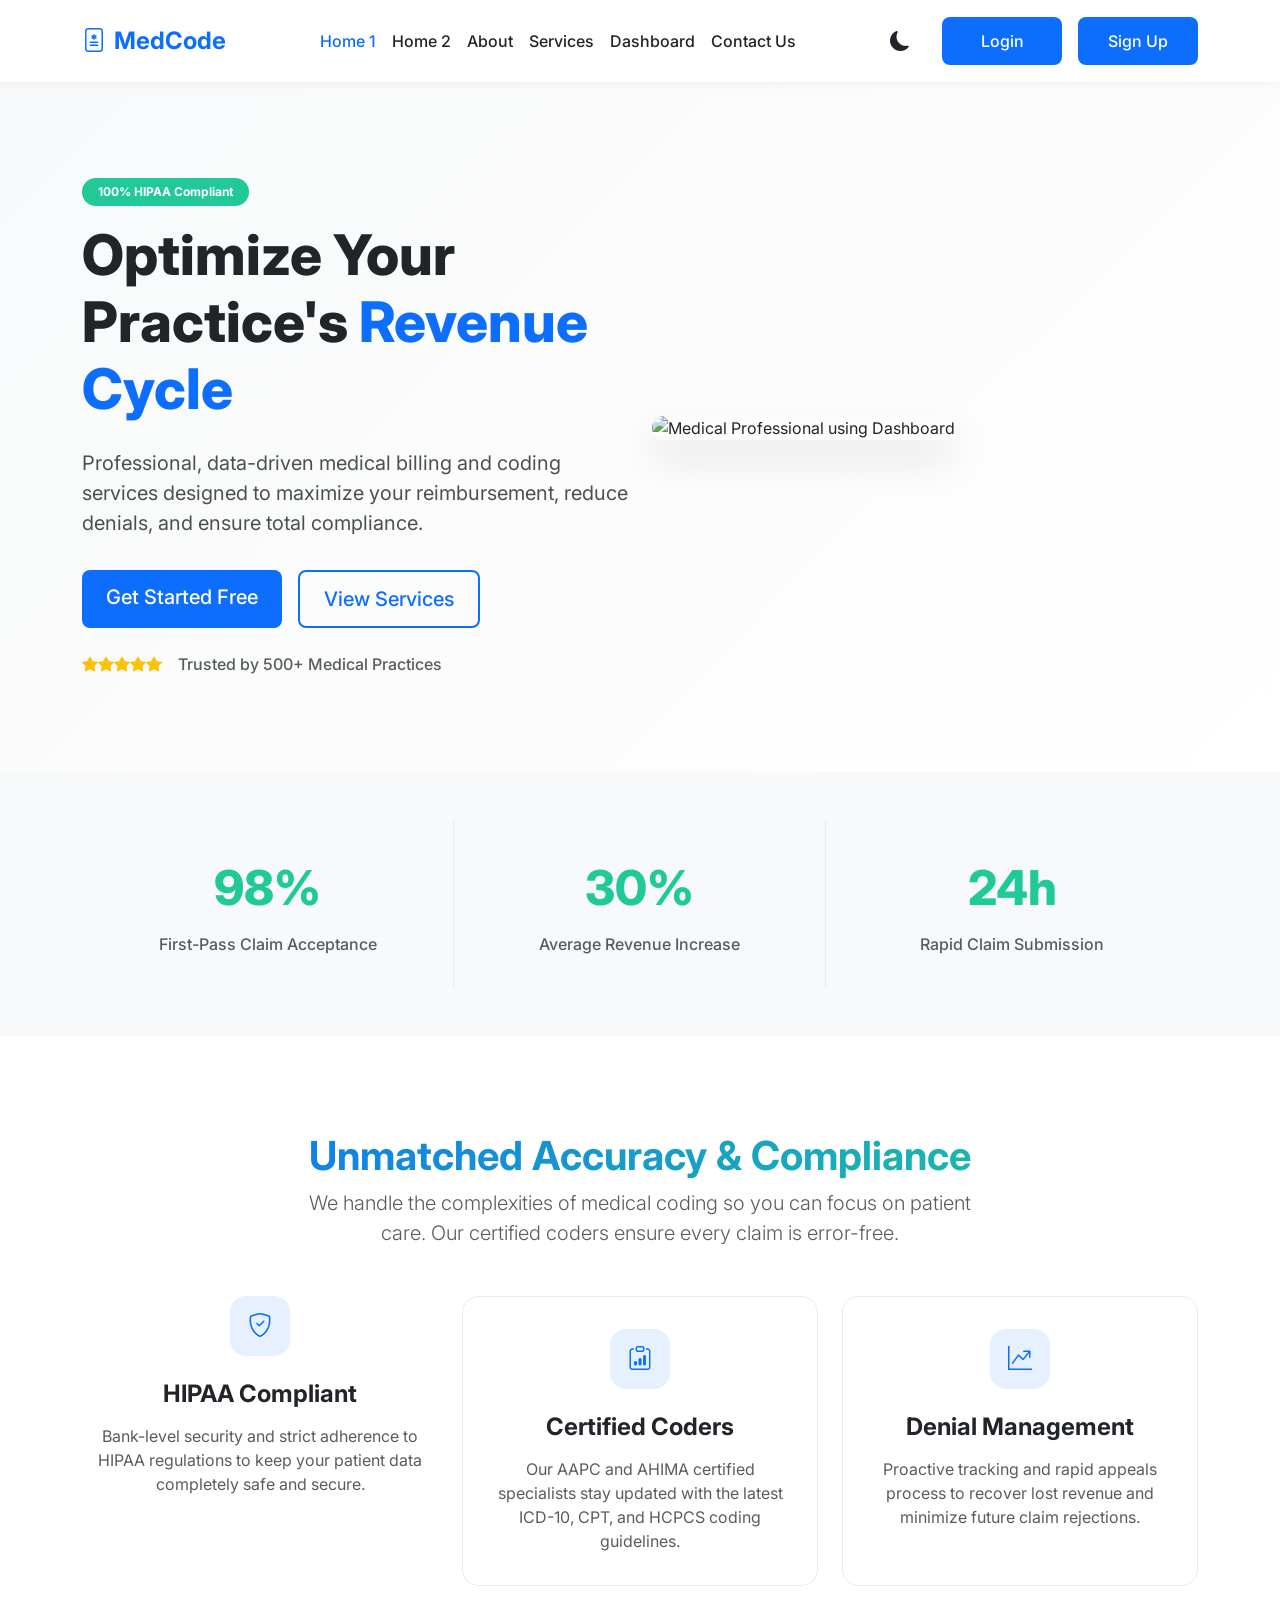
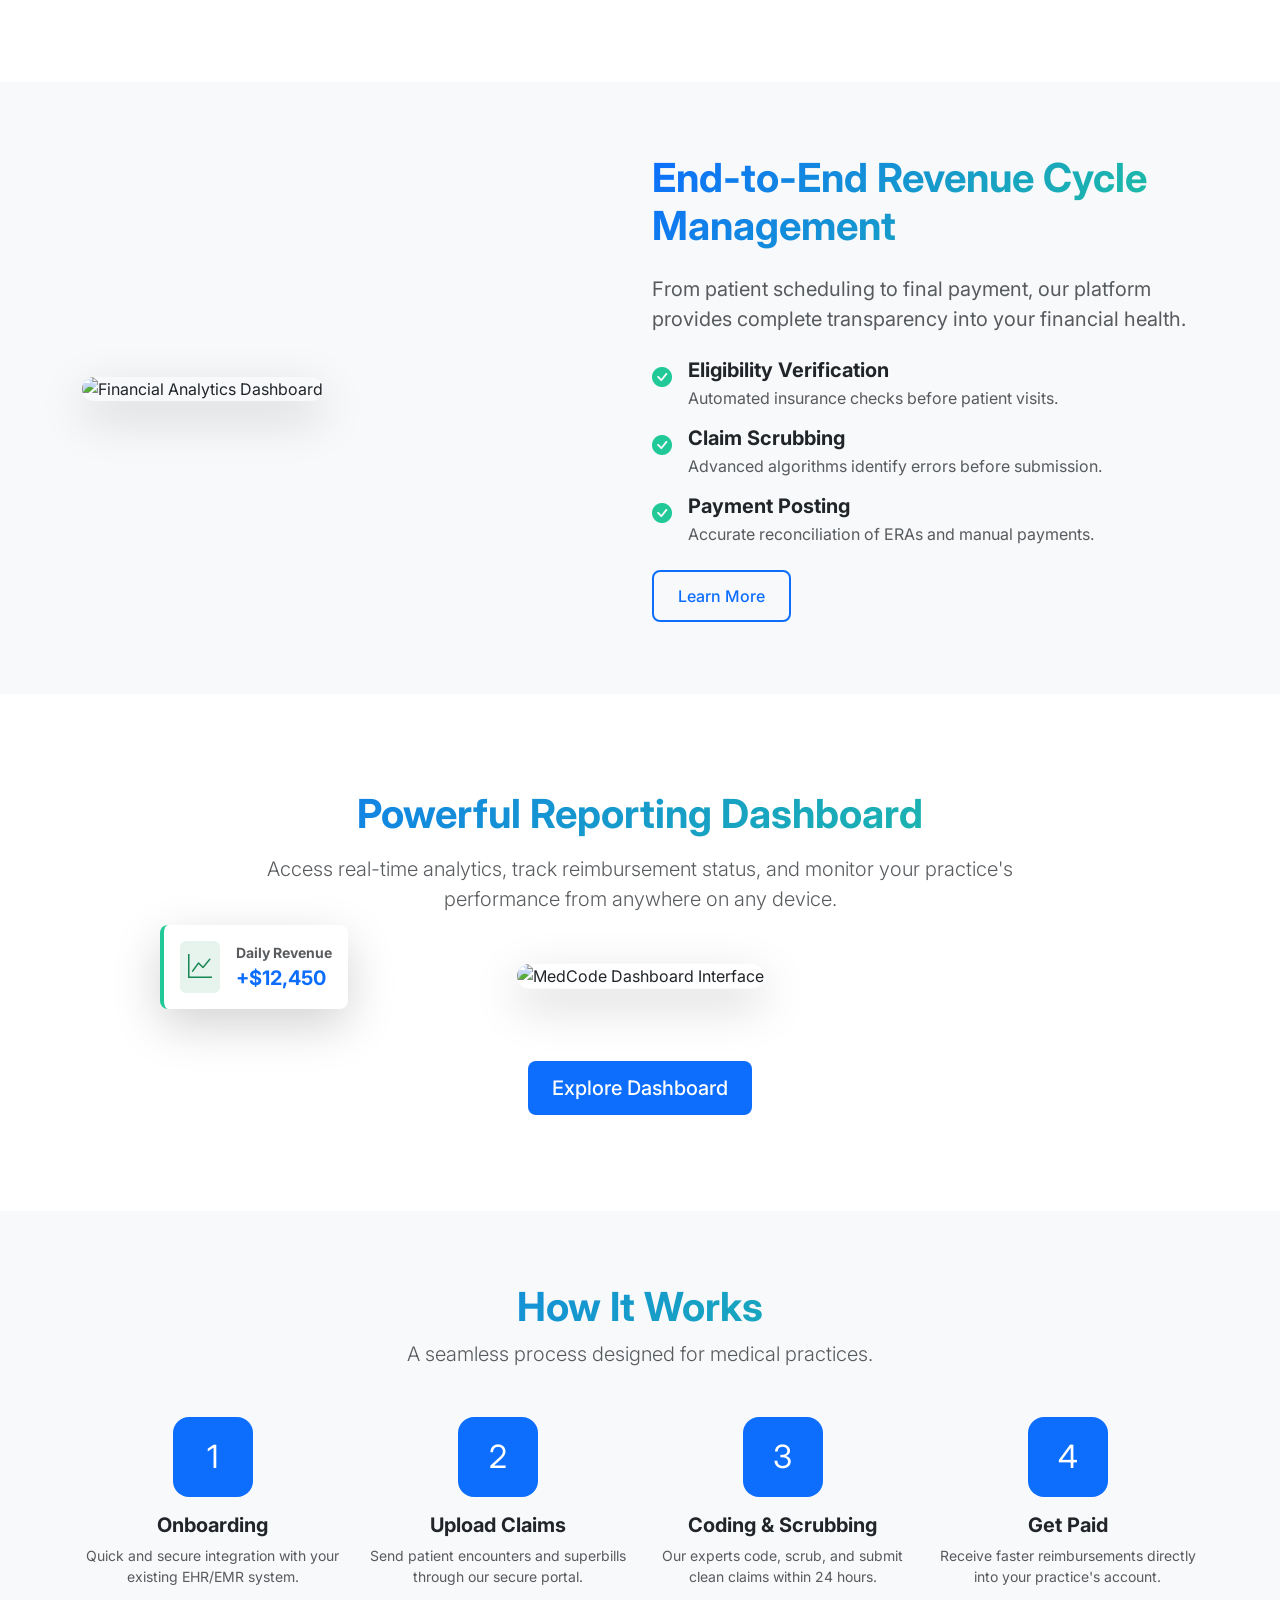
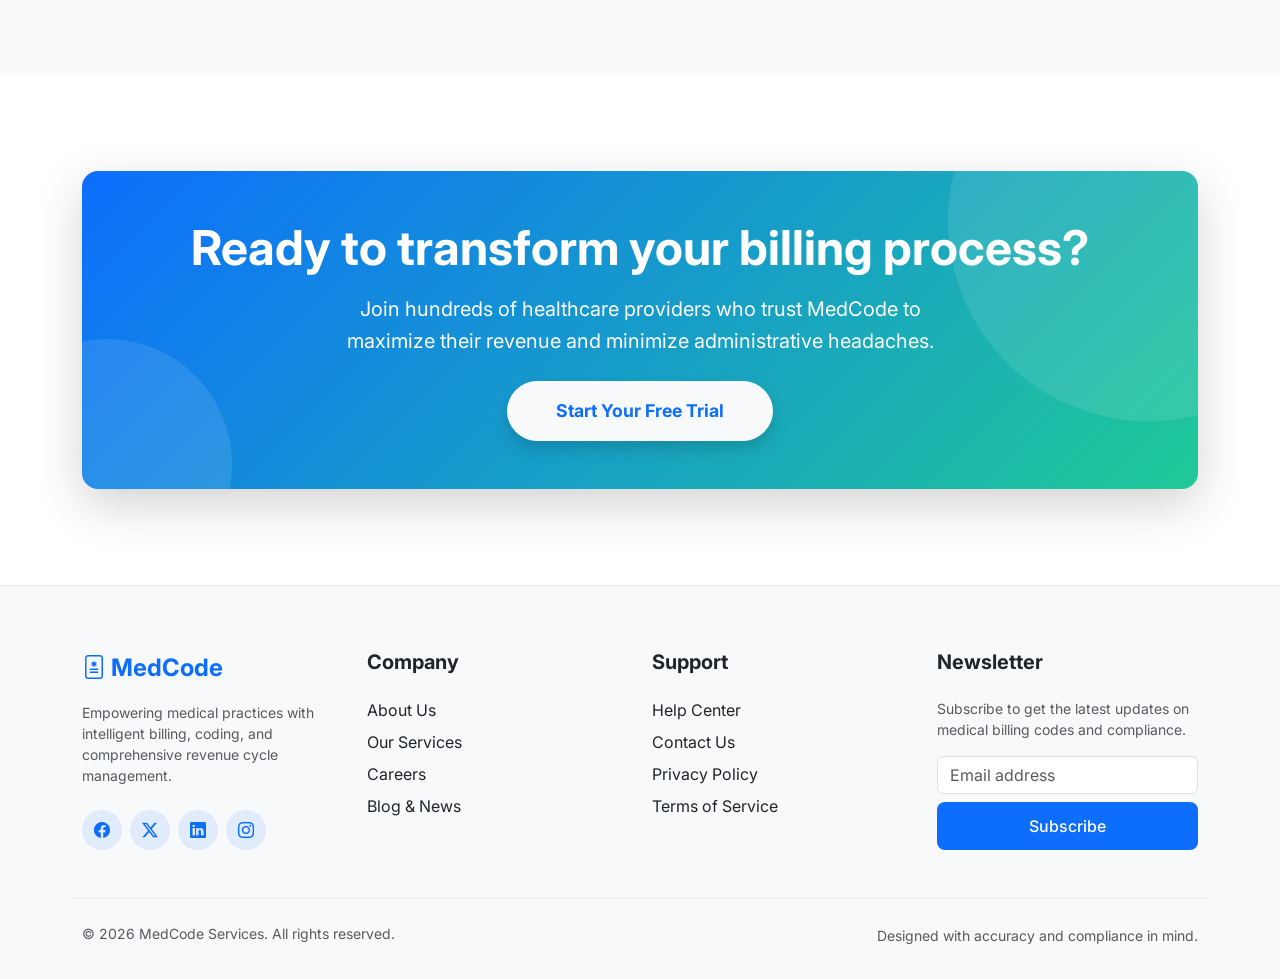
==== index.html @ 8703a4b4 "Enhance icons and interactivity: add global hover effects, premium feature cards, and micro-animatio" ====
<!DOCTYPE html>
<html lang="en" dir="ltr" data-bs-theme="light">

<head>
  <meta charset="UTF-8">
  <meta name="viewport" content="width=device-width, initial-scale=1.0">
  <title>MedCode | Medical Billing & Coding Services</title>
  <meta name="description"
    content="Professional, data-driven medical billing and coding services to optimize your revenue cycle management and ensure compliance.">

  <!-- Google Fonts: Inter -->
  <link rel="preconnect" href="https://fonts.googleapis.com">
  <link rel="preconnect" href="https://fonts.gstatic.com" crossorigin>
  <link href="https://fonts.googleapis.com/css2?family=Inter:wght@300;400;500;600;700;800&display=swap"
    rel="stylesheet">

  <!-- Bootstrap 5 CSS -->
  <link href="https://cdn.jsdelivr.net/npm/bootstrap@5.3.2/dist/css/bootstrap.min.css" rel="stylesheet">

  <!-- Bootstrap Icons -->
  <link rel="stylesheet" href="https://cdn.jsdelivr.net/npm/bootstrap-icons@1.11.1/font/bootstrap-icons.css">

  <!-- Custom CSS -->
  <link rel="stylesheet" href="assets/css/index.css">

  <!-- Favicon -->
  <link rel="icon" type="image/svg+xml" href="assets/images/favicon.svg">
  <link href="https://unpkg.com/aos@2.3.1/dist/aos.css" rel="stylesheet">
</head>

<body>

  <!-- Header / Navbar -->
  <nav class="navbar navbar-expand-lg sticky-top glass-card">
    <div class="container">
      <!-- Logo -->
      <a class="navbar-brand" href="index.html">
        <i class="bi bi-file-medical text-primary-custom"></i>
        <span>MedCode</span>
      </a>

      <!-- Mobile Toggle -->
      <button class="navbar-toggler border-0 shadow-none" type="button" data-bs-toggle="collapse"
        data-bs-target="#navbarCollapse" aria-controls="navbarCollapse" aria-expanded="false"
        aria-label="Toggle navigation">
        <span class="navbar-toggler-icon"></span>
      </button>

      <!-- Desktop & Mobile Menu -->
      <div class="collapse navbar-collapse" id="navbarCollapse">
        <ul class="navbar-nav mx-auto mb-2 mb-lg-0 pe-3 py-3 py-lg-0">
          <li class="nav-item"><a class="nav-link active" aria-current="page" href="index.html">Home 1</a></li>
          <li class="nav-item"><a class="nav-link" href="home2.html">Home 2</a></li>
          <li class="nav-item">
            <a class="nav-link" href="about.html">About</a>
          </li>
          <li class="nav-item">
            <a class="nav-link" href="services.html">Services</a>
          </li>
          <li class="nav-item">
            <a class="nav-link" href="dashboard.html">Dashboard</a>
          </li>
          <li class="nav-item">
            <a class="nav-link" href="contact.html">Contact Us</a>
          </li>
        </ul>

        <div
          class="d-flex flex-column flex-lg-row align-items-stretch align-items-lg-center gap-3 pb-3 pb-lg-0 mt-3 mt-lg-0">
          <!-- Theme Toggle -->
          <button id="theme-toggle" class="btn btn-link nav-link px-0 me-lg-3 text-start" aria-label="Toggle theme">
            <i id="theme-icon" class="bi bi-moon-fill fs-5"></i>
          </button>
          <!-- Auth Buttons (Same Color) -->
          <a href="login.html" class="btn btn-primary-custom w-100 w-lg-auto text-center"
            style="min-width: 120px;">Login</a>
          <a href="signup.html" class="btn btn-primary-custom w-100 w-lg-auto text-center"
            style="min-width: 120px;">Sign Up</a>
        </div>
      </div>
    </div>
  </nav>

  <!-- Hero Section -->
  <section class="hero-section text-center text-lg-start">
    <div class="container">
      <div class="row align-items-center gy-5">
        <div class="col-lg-6">
          <span class="badge bg-secondary-custom mb-3 px-3 py-2 rounded-pill">100% HIPAA Compliant</span>
          <h1 class="hero-title">Optimize Your Practice's <span class="text-primary-custom">Revenue Cycle</span></h1>
          <p class="hero-subtitle">Professional, data-driven medical billing and coding services designed to maximize
            your reimbursement, reduce denials, and ensure total compliance.</p>
          <div class="d-flex flex-column flex-sm-row gap-3 justify-content-center justify-content-lg-start">
            <a href="signup.html" class="btn btn-primary-custom btn-lg">Get Started Free</a>
            <a href="services.html" class="btn btn-outline-custom btn-lg">View Services</a>
          </div>
          <div class="mt-4 d-flex align-items-center justify-content-center justify-content-lg-start gap-3">
            <div class="d-flex">
              <i class="bi bi-star-fill text-warning"></i>
              <i class="bi bi-star-fill text-warning"></i>
              <i class="bi bi-star-fill text-warning"></i>
              <i class="bi bi-star-fill text-warning"></i>
              <i class="bi bi-star-fill text-warning"></i>
            </div>
            <span class="text-muted fw-medium">Trusted by 500+ Medical Practices</span>
          </div>
        </div>
        <div class="col-lg-6">
          <img
            src="https://images.unsplash.com/photo-1576091160399-112ba8d25d1d?ixlib=rb-4.0.3&auto=format&fit=crop&w=1000&q=80"
            alt="Medical Professional using Dashboard" data-aos="fade-left" class="hero-img hover-elevate img-fluid">
        </div>
      </div>
    </div>
  </section>

  <!-- Section 1: Data & Statistics -->
  <section class="py-5 bg-tertiary-custom">
    <div class="container">
      <div class="row g-0">
        <div class="col-md-4 data-card">
          <div class="data-number">98%</div>
          <p class="mb-0 fw-medium text-muted">First-Pass Claim Acceptance</p>
        </div>
        <div class="col-md-4 data-card">
          <div class="data-number">30%</div>
          <p class="mb-0 fw-medium text-muted">Average Revenue Increase</p>
        </div>
        <div class="col-md-4 data-card">
          <div class="data-number">24h</div>
          <p class="mb-0 fw-medium text-muted">Rapid Claim Submission</p>
        </div>
      </div>
    </div>
  </section>

  <!-- Section 2: Accuracy & Compliance -->
  <section class="py-5 my-5">
    <div class="container">
      <div class="text-center mb-5">
        <h2 data-aos="fade-right" class="fw-bold fs-1 text-gradient">Unmatched <span
            class="text-secondary-custom">Accuracy</span> & Compliance</h2>
        <p class="text-muted lead mx-auto" style="max-width: 700px;">We handle the complexities of medical coding so you
          can focus on patient care. Our certified coders ensure every claim is error-free.</p>
      </div>
      <div class="row g-4">
        <div class="col-md-4">
          <div data-aos="fade-up" class="feature-card hover-elevate text-center">
            <div class="icon-box mx-auto">
              <i class="bi bi-shield-check"></i>
            </div>
            <h4 class="fw-bold mb-3">HIPAA Compliant</h4>
            <p class="text-muted mb-0">Bank-level security and strict adherence to HIPAA regulations to keep your
              patient data completely safe and secure.</p>
          </div>
        </div>
        <div class="col-md-4">
          <div data-aos="fade-up" class="custom-card hover-elevate text-center">
            <div class="icon-box mx-auto">
              <i class="bi bi-clipboard-data"></i>
            </div>
            <h4 class="fw-bold mb-3">Certified Coders</h4>
            <p class="text-muted mb-0">Our AAPC and AHIMA certified specialists stay updated with the latest ICD-10,
              CPT, and HCPCS coding guidelines.</p>
          </div>
        </div>
        <div class="col-md-4">
          <div data-aos="fade-up" class="custom-card hover-elevate text-center">
            <div class="icon-box mx-auto">
              <i class="bi bi-graph-up-arrow"></i>
            </div>
            <h4 class="fw-bold mb-3">Denial Management</h4>
            <p class="text-muted mb-0">Proactive tracking and rapid appeals process to recover lost revenue and minimize
              future claim rejections.</p>
          </div>
        </div>
      </div>
    </div>
  </section>

  <!-- Section 3: Revenue Cycle Management -->
  <section class="py-5 bg-tertiary-custom">
    <div class="container py-4">
      <div class="row align-items-center gy-5">
        <div class="col-lg-6 order-lg-2">
          <h2 data-aos="fade-right" class="fw-bold fs-1 text-gradient mb-4">End-to-End <span
              class="text-primary-custom">Revenue Cycle Management</span></h2>
          <p class="text-muted mb-4 fs-5">From patient scheduling to final payment, our platform provides complete
            transparency into your financial health.</p>
          <ul class="list-unstyled mb-4">
            <li class="d-flex align-items-start mb-3">
              <i class="bi bi-check-circle-fill text-secondary-custom fs-5 me-3 mt-1"></i>
              <div>
                <h5 class="fw-bold mb-1">Eligibility Verification</h5>
                <p class="text-muted mb-0">Automated insurance checks before patient visits.</p>
              </div>
            </li>
            <li class="d-flex align-items-start mb-3">
              <i class="bi bi-check-circle-fill text-secondary-custom fs-5 me-3 mt-1"></i>
              <div>
                <h5 class="fw-bold mb-1">Claim Scrubbing</h5>
                <p class="text-muted mb-0">Advanced algorithms identify errors before submission.</p>
              </div>
            </li>
            <li class="d-flex align-items-start mb-3">
              <i class="bi bi-check-circle-fill text-secondary-custom fs-5 me-3 mt-1"></i>
              <div>
                <h5 class="fw-bold mb-1">Payment Posting</h5>
                <p class="text-muted mb-0">Accurate reconciliation of ERAs and manual payments.</p>
              </div>
            </li>
          </ul>
          <a href="services.html" class="btn btn-outline-custom">Learn More</a>
        </div>
        <div class="col-lg-6 order-lg-1">
          <img
            src="https://images.unsplash.com/photo-1551288049-bebda4e38f71?ixlib=rb-4.0.3&auto=format&fit=crop&w=1000&q=80"
            alt="Financial Analytics Dashboard" class="img-fluid rounded-4 shadow-lg">
        </div>
      </div>
    </div>
  </section>

  <!-- Section 4: Advanced Dashboard Preview -->
  <section class="py-5 my-5">
    <div class="container text-center">
      <h2 data-aos="fade-right" class="fw-bold fs-1 text-gradient mb-3">Powerful Reporting <span
          class="text-primary-custom">Dashboard</span></h2>
      <p class="text-muted lead mx-auto mb-5" style="max-width: 800px;">Access real-time analytics, track reimbursement
        status, and monitor your practice's performance from anywhere on any device.</p>

      <div class="position-relative mx-auto mt-4" style="max-width: 900px;">
        <img
          src="https://images.unsplash.com/photo-1460925895917-afdab827c52f?ixlib=rb-4.0.3&auto=format&fit=crop&w=1200&q=80"
          alt="MedCode Dashboard Interface" class="img-fluid rounded-4 shadow-lg border border-1 border-light">
        <!-- Floating Elements for visual effect -->
        <div class="position-absolute bg-white rounded-3 shadow-lg p-3 d-none d-md-block"
          style="bottom: -20px; left: -30px; border-left: 4px solid var(--secondary-color);">
          <div class="d-flex align-items-center gap-3">
            <div class="bg-success bg-opacity-10 p-2 rounded text-success">
              <i class="bi bi-graph-up fs-4"></i>
            </div>
            <div class="text-start">
              <div class="text-muted small fw-bold">Daily Revenue</div>
              <div class="fw-bold fs-5 text-primary-custom">+$12,450</div>
            </div>
          </div>
        </div>
      </div>

      <div class="mt-5 pt-4">
        <a href="dashboard.html" class="btn btn-primary-custom btn-lg">Explore Dashboard</a>
      </div>
    </div>
  </section>

  <!-- Section 5: Step-by-Step Workflow -->
  <section class="py-5 bg-tertiary-custom">
    <div class="container py-4">
      <div class="text-center mb-5">
        <h2 data-aos="fade-right" class="fw-bold fs-1 text-gradient">How It Works</h2>
        <p class="text-muted lead">A seamless process designed for medical practices.</p>
      </div>
      <div class="row g-4 position-relative">
        <div class="col-md-3 text-center">
          <div class="icon-box mx-auto bg-primary text-white mb-3" style="width: 80px; height: 80px; font-size: 2rem;">1
          </div>
          <h5 class="fw-bold">Onboarding</h5>
          <p class="text-muted small">Quick and secure integration with your existing EHR/EMR system.</p>
        </div>
        <div class="col-md-3 text-center">
          <div class="icon-box mx-auto bg-primary text-white mb-3" style="width: 80px; height: 80px; font-size: 2rem;">2
          </div>
          <h5 class="fw-bold">Upload Claims</h5>
          <p class="text-muted small">Send patient encounters and superbills through our secure portal.</p>
        </div>
        <div class="col-md-3 text-center">
          <div class="icon-box mx-auto bg-primary text-white mb-3" style="width: 80px; height: 80px; font-size: 2rem;">3
          </div>
          <h5 class="fw-bold">Coding & Scrubbing</h5>
          <p class="text-muted small">Our experts code, scrub, and submit clean claims within 24 hours.</p>
        </div>
        <div class="col-md-3 text-center">
          <div class="icon-box mx-auto bg-primary text-white mb-3" style="width: 80px; height: 80px; font-size: 2rem;">4
          </div>
          <h5 class="fw-bold">Get Paid</h5>
          <p class="text-muted small">Receive faster reimbursements directly into your practice's account.</p>
        </div>
      </div>
    </div>
  </section>

  <!-- Section 6: CTA Section -->
  <section class="py-5 my-5">
    <div class="container">
      <div class="rounded-4 py-5 px-3 px-md-5 text-center shadow-lg position-relative overflow-hidden"
        style="background: linear-gradient(135deg, var(--primary-color) 0%, var(--secondary-color) 100%);">
        <div class="position-relative" style="z-index: 2;">
          <h2 data-aos="fade-up" class="fw-bold text-white mb-3"
            style="font-size: clamp(2rem, 5vw, 3rem); line-height: 1.2;">Ready to transform your billing process?</h2>
          <p class="text-white opacity-100 fs-5 mb-4 mx-auto" style="max-width: 650px; line-height: 1.6;">Join hundreds
            of healthcare providers who trust MedCode to maximize their revenue and minimize administrative headaches.
          </p>
          <a href="signup.html"
            class="btn btn-light text-primary-custom fw-bold px-5 py-3 rounded-pill shadow hover-elevate"
            style="font-size: 1.1rem;">Start Your Free Trial</a>
        </div>
        <!-- Decorative bg circle -->
        <div class="position-absolute rounded-circle bg-white"
          style="width: 400px; height: 400px; top: -150px; right: -150px; opacity: 0.1; z-index: 0; pointer-events: none;">
        </div>
        <div class="position-absolute rounded-circle bg-white"
          style="width: 250px; height: 250px; bottom: -100px; left: -100px; opacity: 0.1; z-index: 0; pointer-events: none;">
        </div>
      </div>
    </div>
  </section>

  <!-- Footer -->
  <footer class="footer">
    <div class="container">
      <div class="row gy-4">
        <!-- Brand + Social -->
        <div class="col-lg-3 col-md-6">
          <a class="navbar-brand mb-3 d-inline-block" href="index.html">
            <i class="bi bi-file-medical text-primary-custom"></i>
            <span class="fs-4">MedCode</span>
          </a>
          <p class="text-muted mb-4 small">Empowering medical practices with intelligent billing, coding, and
            comprehensive revenue cycle management.</p>
          <div class="d-flex">
            <a href="#" class="social-icon" aria-label="Facebook"><i class="bi bi-facebook"></i></a>
            <a href="#" class="social-icon" aria-label="Twitter"><i class="bi bi-twitter-x"></i></a>
            <a href="#" class="social-icon" aria-label="LinkedIn"><i class="bi bi-linkedin"></i></a>
            <a href="#" class="social-icon" aria-label="Instagram"><i class="bi bi-instagram"></i></a>
          </div>
        </div>

        <!-- Company Links -->
        <div class="col-lg-3 col-md-6">
          <h5 class="fw-bold mb-4">Company</h5>
          <a href="index.html" class="footer-link">About Us</a>
          <a href="services.html" class="footer-link">Our Services</a>
          <a href="#" class="footer-link">Careers</a>
          <a href="#" class="footer-link">Blog & News</a>
        </div>

        <!-- Support Links -->
        <div class="col-lg-3 col-md-6">
          <h5 class="fw-bold mb-4">Support</h5>
          <a href="#" class="footer-link">Help Center</a>
          <a href="#" class="footer-link">Contact Us</a>
          <a href="#" class="footer-link">Privacy Policy</a>
          <a href="#" class="footer-link">Terms of Service</a>
        </div>

        <!-- Newsletter Form -->
        <div class="col-lg-3 col-md-6">
          <h5 class="fw-bold mb-4">Newsletter</h5>
          <p class="text-muted small mb-3">Subscribe to get the latest updates on medical billing codes and compliance.
          </p>
          <form class="d-flex flex-column gap-2">
            <input type="email" class="form-control" placeholder="Email address" required>
            <button type="submit" class="btn btn-primary-custom">Subscribe</button>
          </form>
        </div>
      </div>

      <div class="row mt-5 pt-4 border-top border-secondary border-opacity-10 text-center text-md-start">
        <div class="col-md-6">
          <p class="text-muted small mb-0">&copy; 2026 MedCode Services. All rights reserved.</p>
        </div>
        <div class="col-md-6 text-md-end mt-2 mt-md-0">
          <span class="text-muted small">Designed with accuracy and compliance in mind.</span>
        </div>
      </div>
    </div>
  </footer>

  <!-- Back to top button -->
  <button id="back-to-top" aria-label="Back to top">
    <i class="bi bi-arrow-up"></i>
  </button>

  <!-- Bootstrap 5 JS Bundle -->
  <script src="https://cdn.jsdelivr.net/npm/bootstrap@5.3.2/dist/js/bootstrap.bundle.min.js"></script>
  <!-- Custom JS -->
  <script src="assets/js/main.js"></script>
  <script src="https://unpkg.com/aos@2.3.1/dist/aos.js"></script>
  <script>AOS.init({ duration: 800, once: true });</script>
</body>

</html>
---- assets/css/index.css ----
:root {
  --primary-color: #0d6efd; /* Medical Blue */
  --primary-hover: #0a58ca;
  --secondary-color: #20c997; /* Growth Teal */
  --secondary-hover: #1aa179;
  --tertiary-color: #f8f9fa; /* Background */
  --text-dark: #212529;
  --text-light: #f8f9fa;
  --bg-color: #ffffff;
  --card-bg: #ffffff;
  --border-color: #e9ecef;
}

[data-bs-theme="dark"] {
  --primary-color: #3d8bfd;
  --primary-hover: #0d6efd;
  --secondary-color: #20c997;
  --secondary-hover: #1aa179;
  --tertiary-color: #2b3035; /* Dark Card Background */
  --text-dark: #f8f9fa;
  --text-light: #212529;
  --bg-color: #212529; /* Dark Background */
  --card-bg: #2b3035;
  --border-color: #495057;
}

body {
  font-family: 'Inter', system-ui, -apple-system, sans-serif;
  background-color: var(--bg-color);
  color: var(--text-dark);
  transition: background-color 0.3s ease, color 0.3s ease;
  overflow-x: hidden;
}

/* Custom Utilities */
.text-primary-custom { color: var(--primary-color) !important; }
.text-secondary-custom { color: var(--secondary-color) !important; }
.bg-primary-custom { background-color: var(--primary-color) !important; color: white !important; }
.bg-secondary-custom { background-color: var(--secondary-color) !important; color: white !important; }
.bg-tertiary-custom { background-color: var(--tertiary-color) !important; }

/* Buttons */
.btn-primary-custom {
  background-color: var(--primary-color);
  color: white;
  border: none;
  padding: 0.75rem 1.5rem;
  border-radius: 0.5rem;
  font-weight: 500;
  transition: all 0.3s ease;
}
.btn-primary-custom:hover {
  background-color: var(--primary-hover);
  color: white;
  transform: translateY(-2px);
  box-shadow: 0 4px 12px rgba(13, 110, 253, 0.2);
}

.btn-secondary-custom {
  background-color: var(--secondary-color);
  color: white;
  border: none;
  padding: 0.75rem 1.5rem;
  border-radius: 0.5rem;
  font-weight: 500;
  transition: all 0.3s ease;
}
.btn-secondary-custom:hover {
  background-color: var(--secondary-hover);
  color: white;
  transform: translateY(-2px);
  box-shadow: 0 4px 12px rgba(32, 201, 151, 0.2);
}

.btn-outline-custom {
  background-color: transparent;
  color: var(--primary-color);
  border: 2px solid var(--primary-color);
  padding: 0.75rem 1.5rem;
  border-radius: 0.5rem;
  font-weight: 500;
  transition: all 0.3s ease;
}
.btn-outline-custom:hover {
  background-color: var(--primary-color);
  color: white;
  transform: translateY(-2px);
}

/* Header & Navbar */
.navbar {
  background-color: var(--bg-color) !important;
  box-shadow: 0 2px 10px rgba(0,0,0,0.05);
  transition: all 0.3s ease;
  padding: 1rem 0;
}
[data-bs-theme="dark"] .navbar {
  box-shadow: 0 2px 10px rgba(0,0,0,0.2);
}
.navbar-brand {
  font-weight: 700;
  color: var(--primary-color) !important;
  font-size: 1.5rem;
  display: flex;
  align-items: center;
  gap: 0.5rem;
}
.nav-link {
  font-weight: 500;
  color: var(--text-dark) !important;
  transition: color 0.3s;
  white-space: nowrap;
}
.nav-link:hover, .nav-link.active {
  color: var(--primary-color) !important;
}

/* Offcanvas */
.offcanvas {
  background-color: var(--bg-color);
  color: var(--text-dark);
}
.offcanvas-header .btn-close {
  filter: var(--bs-btn-close-color);
}
[data-bs-theme="dark"] .offcanvas-header .btn-close {
  filter: invert(1) grayscale(100%) brightness(200%);
}

/* Footer */
.footer {
  background-color: var(--tertiary-color);
  padding: 4rem 0 2rem;
  border-top: 1px solid var(--border-color);
}
.footer-link {
  color: var(--text-dark);
  text-decoration: none;
  transition: color 0.3s;
  display: block;
  margin-bottom: 0.5rem;
}
.footer-link:hover {
  color: var(--primary-color);
}
.social-icon {
  display: inline-flex;
  align-items: center;
  justify-content: center;
  width: 40px;
  height: 40px;
  border-radius: 50%;
  background-color: rgba(13, 110, 253, 0.1);
  color: var(--primary-color);
  transition: all 0.3s ease;
  margin-right: 0.5rem;
  text-decoration: none;
}
.social-icon:hover {
  background-color: var(--primary-color);
  color: white;
  transform: translateY(-2px);
}

/* Cards */
.custom-card {
  background-color: var(--card-bg);
  border: 1px solid var(--border-color);
  border-radius: 1rem;
  padding: 2rem;
  height: 100%;
  transition: all 0.3s ease;
}
.custom-card:hover {
  transform: translateY(-5px);
  box-shadow: 0 10px 30px rgba(0,0,0,0.05);
  border-color: var(--primary-color);
}
[data-bs-theme="dark"] .custom-card:hover {
  box-shadow: 0 10px 30px rgba(0,0,0,0.2);
}

.icon-box {
  width: 60px;
  height: 60px;
  display: flex;
  align-items: center;
  justify-content: center;
  border-radius: 1rem;
  background-color: rgba(13, 110, 253, 0.1);
  color: var(--primary-color);
  font-size: 1.5rem;
  margin-bottom: 1.5rem;
}
[data-bs-theme="dark"] .icon-box {
  background-color: rgba(61, 139, 253, 0.1);
}

/* Hero Section */
.hero-section {
  padding: 6rem 0;
  background: linear-gradient(135deg, var(--tertiary-color) 0%, var(--bg-color) 100%);
}
[data-bs-theme="dark"] .hero-section {
  background: linear-gradient(135deg, #1e2227 0%, var(--bg-color) 100%);
}
.hero-title {
  font-size: clamp(2rem, 5vw, 3.5rem);
  font-weight: 800;
  line-height: 1.2;
  margin-bottom: 1.5rem;
}
.hero-subtitle {
  font-size: 1.25rem;
  color: var(--text-dark);
  opacity: 0.8;
  margin-bottom: 2rem;
}
.hero-img {
  max-width: 100%;
  border-radius: 1.5rem;
  box-shadow: 0 20px 40px rgba(0,0,0,0.1);
}
[data-bs-theme="dark"] .hero-img {
  box-shadow: 0 20px 40px rgba(0,0,0,0.3);
}

/* Data Section */
.data-card {
  text-align: center;
  padding: 2rem;
  border-right: 1px solid var(--border-color);
}
.data-card:last-child {
  border-right: none;
}
@media (max-width: 768px) {
  .data-card {
    border-right: none;
    border-bottom: 1px solid var(--border-color);
  }
  .data-card:last-child {
    border-bottom: none;
  }
}
.data-number {
  font-size: 3rem;
  font-weight: 800;
  color: var(--secondary-color);
  margin-bottom: 0.5rem;
}

/* Back to top */
#back-to-top {
  position: fixed;
  bottom: 20px;
  right: 20px;
  display: none;
  background-color: var(--primary-color);
  color: white;
  border: none;
  border-radius: 50%;
  width: 50px;
  height: 50px;
  font-size: 1.5rem;
  justify-content: center;
  align-items: center;
  z-index: 99;
  box-shadow: 0 4px 10px rgba(0,0,0,0.2);
  transition: all 0.3s ease;
}
#back-to-top:hover {
  background-color: var(--primary-hover);
  transform: translateY(-3px);
}

/* Auth Pages */
.auth-wrapper {
  min-height: 100vh;
  display: flex;
  align-items: center;
  padding: 2rem 0;
}
.auth-image {
  border-radius: 1rem;
  object-fit: cover;
  height: 100%;
  min-height: 500px;
}
.social-login-btn {
  display: flex;
  align-items: center;
  justify-content: center;
  gap: 0.5rem;
  padding: 0.75rem;
  border: 1px solid var(--border-color);
  border-radius: 0.5rem;
  background-color: var(--bg-color);
  color: var(--text-dark);
  font-weight: 500;
  text-decoration: none;
  transition: all 0.3s ease;
}
.social-login-btn:hover {
  background-color: var(--tertiary-color);
}
.divider {
  display: flex;
  align-items: center;
  text-align: center;
  margin: 1.5rem 0;
  color: var(--text-dark);
  opacity: 0.6;
}
.divider::before, .divider::after {
  content: '';
  flex: 1;
  border-bottom: 1px solid var(--border-color);
}
.divider:not(:empty)::before {
  margin-right: .25em;
}
.divider:not(:empty)::after {
  margin-left: .25em;
}

/* Dashboard Sidebar */
.sidebar {
  background-color: var(--tertiary-color);
  min-height: calc(100vh - 76px); /* Header height */
  border-right: 1px solid var(--border-color);
}
.sidebar-link {
  display: flex;
  align-items: center;
  gap: 0.75rem;
  padding: 1rem 1.5rem;
  color: var(--text-dark);
  text-decoration: none;
  font-weight: 500;
  transition: all 0.3s ease;
  border-left: 3px solid transparent;
}
.sidebar-link:hover, .sidebar-link.active {
  background-color: rgba(13, 110, 253, 0.05);
  color: var(--primary-color);
  border-left-color: var(--primary-color);
}
.dashboard-content {
  padding: 2rem;
}

/* Premium Enhancements */
.glass-card {
  background: rgba(255, 255, 255, 0.85);
  backdrop-filter: blur(10px);
  -webkit-backdrop-filter: blur(10px);
  border: 1px solid rgba(255, 255, 255, 0.3);
}
[data-bs-theme="dark"] .glass-card {
  background: rgba(33, 37, 41, 0.65);
  border: 1px solid rgba(255, 255, 255, 0.1);
}

.text-gradient {
  background: linear-gradient(135deg, var(--primary-color), var(--secondary-color));
  -webkit-background-clip: text;
  -webkit-text-fill-color: transparent;
  background-clip: text;
}

.hover-elevate {
  transition: transform 0.3s cubic-bezier(0.175, 0.885, 0.32, 1.275), box-shadow 0.3s ease;
}
.hover-elevate:hover {
  transform: translateY(-8px);
  box-shadow: 0 15px 35px rgba(0,0,0,0.1) !important;
}
[data-bs-theme="dark"] .hover-elevate:hover {
  box-shadow: 0 15px 35px rgba(0,0,0,0.3) !important;
}

/* Global Icon & Interactivity Enhancements */
i {
  transition: transform 0.3s cubic-bezier(0.175, 0.885, 0.32, 1.275), color 0.3s ease !important;
  display: inline-block;
}
i:hover {
  transform: scale(1.15) rotate(5deg);
  color: var(--secondary-color) !important;
}

/* Card & Icon Box Interactions */
.custom-card:hover .icon-box i {
  transform: scale(1.2) rotate(10deg);
}
.icon-box:hover {
  background-color: rgba(13, 110, 253, 0.15) !important;
  transform: translateY(-2px);
  box-shadow: 0 4px 12px rgba(13, 110, 253, 0.1);
}
.icon-box:hover i {
  color: var(--primary-color) !important;
}

/* Feature Card Specific Hover */
.feature-card:hover .icon-box {
  background-color: var(--primary-color) !important;
  color: white !important;
}
.feature-card:hover .icon-box i {
  color: white !important;
}

/* Footer Social Icon Polishing */
.social-icon:hover i {
  transform: scale(1.2);
}

/* Premium Elevate Enhancement */
.hover-elevate:hover i {
  transform: scale(1.1) rotate(5deg);
}

/* Dashboard Sidebar Icon Hover */
.sidebar-link:hover i {
  transform: translateX(3px) scale(1.1);
}

/* Play Button & Dashboard Specifics */
.play-btn {
  display: flex;
  align-items: center;
  justify-content: center;
  width: 80px;
  height: 80px;
  background-color: var(--primary-color);
  color: white;
  border-radius: 50%;
  font-size: 2rem;
  transition: all 0.4s cubic-bezier(0.175, 0.885, 0.32, 1.275);
  box-shadow: 0 0 0 0 rgba(13, 110, 253, 0.4);
  animation: pulse-primary 2s infinite;
}
.play-btn:hover {
  transform: scale(1.1);
  background-color: white;
  color: var(--primary-color);
  box-shadow: 0 0 0 20px rgba(13, 110, 253, 0);
}

@keyframes pulse-primary {
  0% { box-shadow: 0 0 0 0 rgba(13, 110, 253, 0.4); }
  70% { box-shadow: 0 0 0 20px rgba(13, 110, 253, 0); }
  100% { box-shadow: 0 0 0 0 rgba(13, 110, 253, 0); }
}

/* Dashboard & General Icon Container Hover */
.card:hover .bg-primary.bg-opacity-10 i, .d-flex:hover .bg-primary.bg-opacity-10 i { color: var(--primary-color) !important; transform: scale(1.15); }
.card:hover .bg-secondary.bg-opacity-10 i, .d-flex:hover .bg-secondary.bg-opacity-10 i { color: var(--secondary-color) !important; transform: scale(1.15); }
.card:hover .bg-danger.bg-opacity-10 i, .d-flex:hover .bg-danger.bg-opacity-10 i { color: #dc3545 !important; transform: scale(1.15); }
.card:hover .bg-info.bg-opacity-10 i, .d-flex:hover .bg-info.bg-opacity-10 i { color: #0dcaf0 !important; transform: scale(1.15); }
.card:hover .bg-success.bg-opacity-10 i, .d-flex:hover .bg-success.bg-opacity-10 i { color: #198754 !important; transform: scale(1.15); }

/* Responsive fixes */
@media (max-width: 991px) {
  .navbar-collapse {
    padding: 1rem 0;
    border-top: 1px solid var(--border-color);
    margin-top: 0.5rem;
  }
  .navbar-collapse .btn {
    width: 100%;
    text-align: center;
  }
}

@media (max-width: 576px) {
  .hero-section {
    padding: 4rem 0;
  }
  .auth-wrapper {
    align-items: flex-start;
    padding-top: 2rem;
  }
  .custom-card {
    padding: 1.25rem;
  }
  .data-number {
    font-size: 2rem;
  }
}

/* Form control dark mode fix */
[data-bs-theme="dark"] .form-control,
[data-bs-theme="dark"] .input-group-text {
  background-color: var(--card-bg);
  color: var(--text-dark);
  border-color: var(--border-color);
}
[data-bs-theme="dark"] .form-control::placeholder {
  color: #6c757d;
}

/* Accordion theme fix */
.accordion-button {
  background-color: var(--card-bg);
  color: var(--text-dark);
}
.accordion-button:not(.collapsed) {
  background-color: rgba(13, 110, 253, 0.05);
  color: var(--primary-color);
  box-shadow: none;
}
[data-bs-theme="dark"] .accordion-button {
  background-color: var(--card-bg);
  color: var(--text-dark);
}
[data-bs-theme="dark"] .accordion-item {
  background-color: var(--card-bg);
  border-color: var(--border-color);
}
[data-bs-theme="dark"] .accordion-body {
  background-color: var(--card-bg);
}
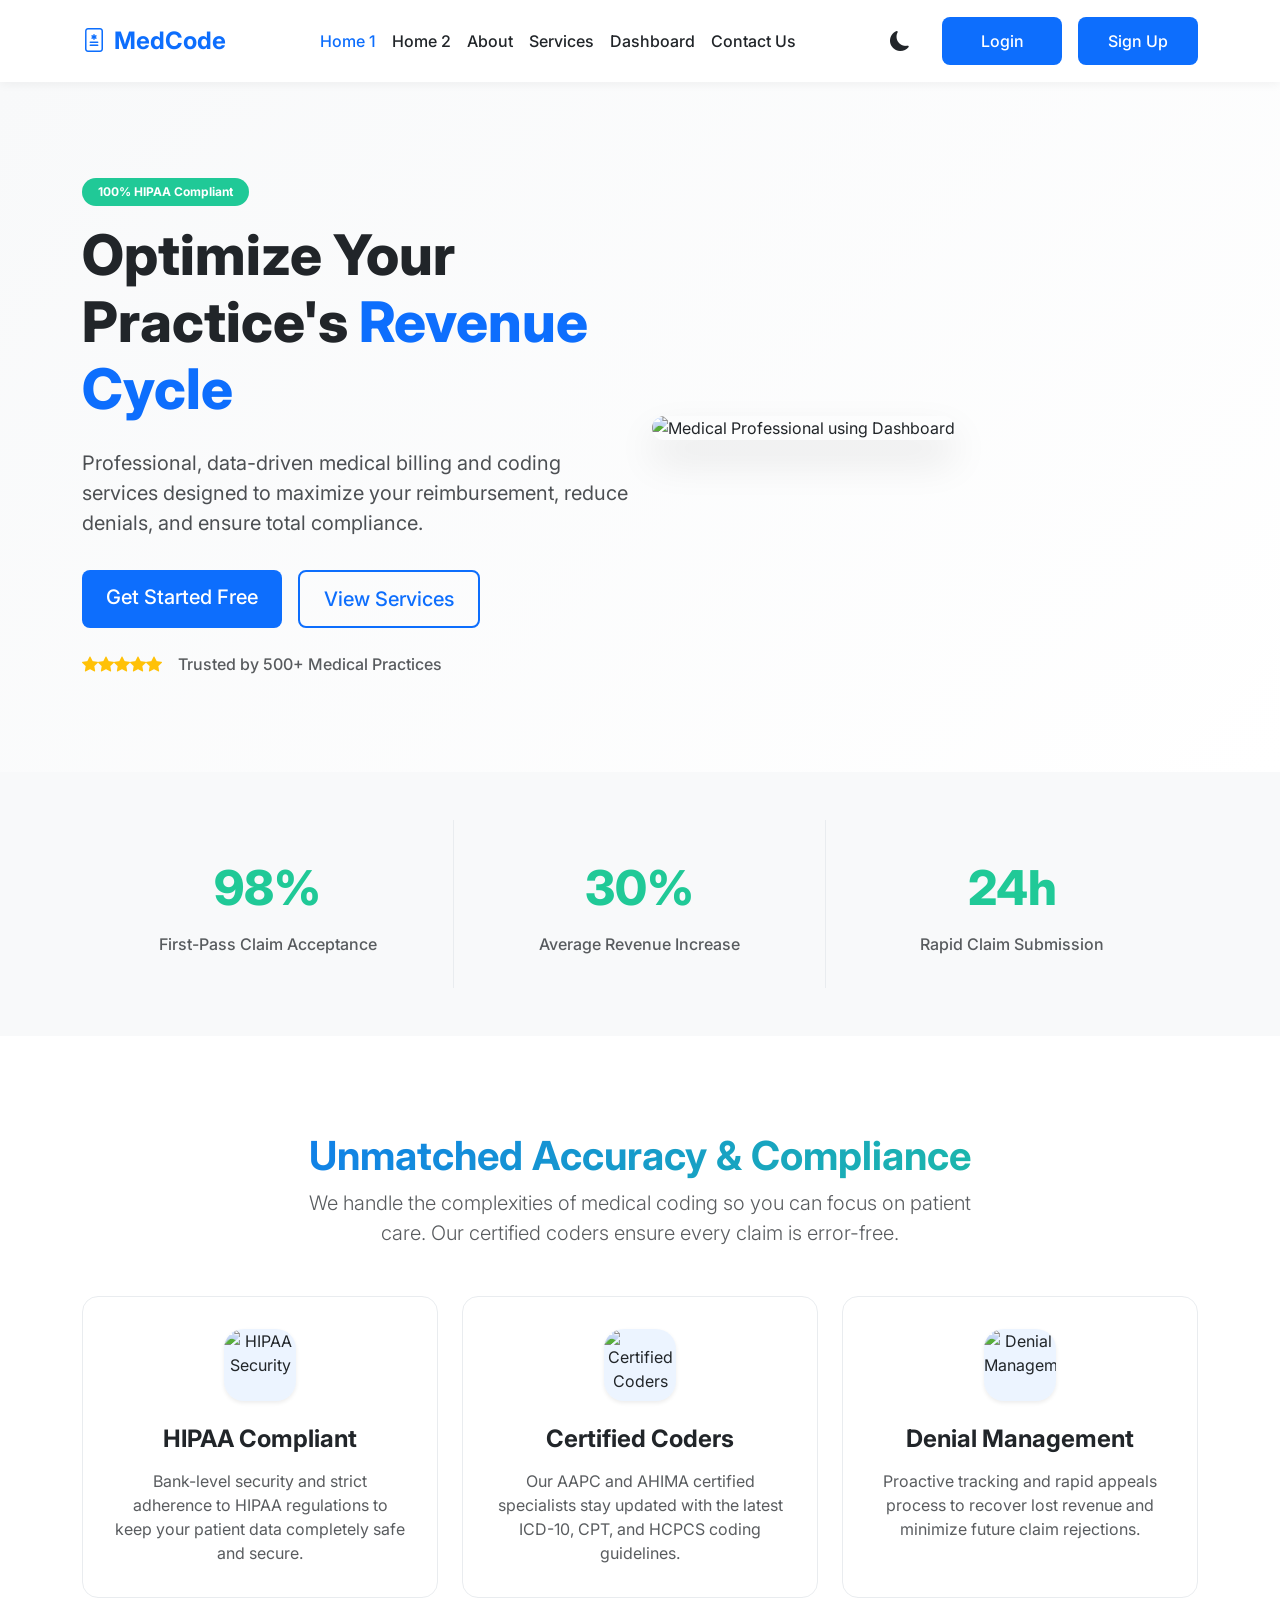
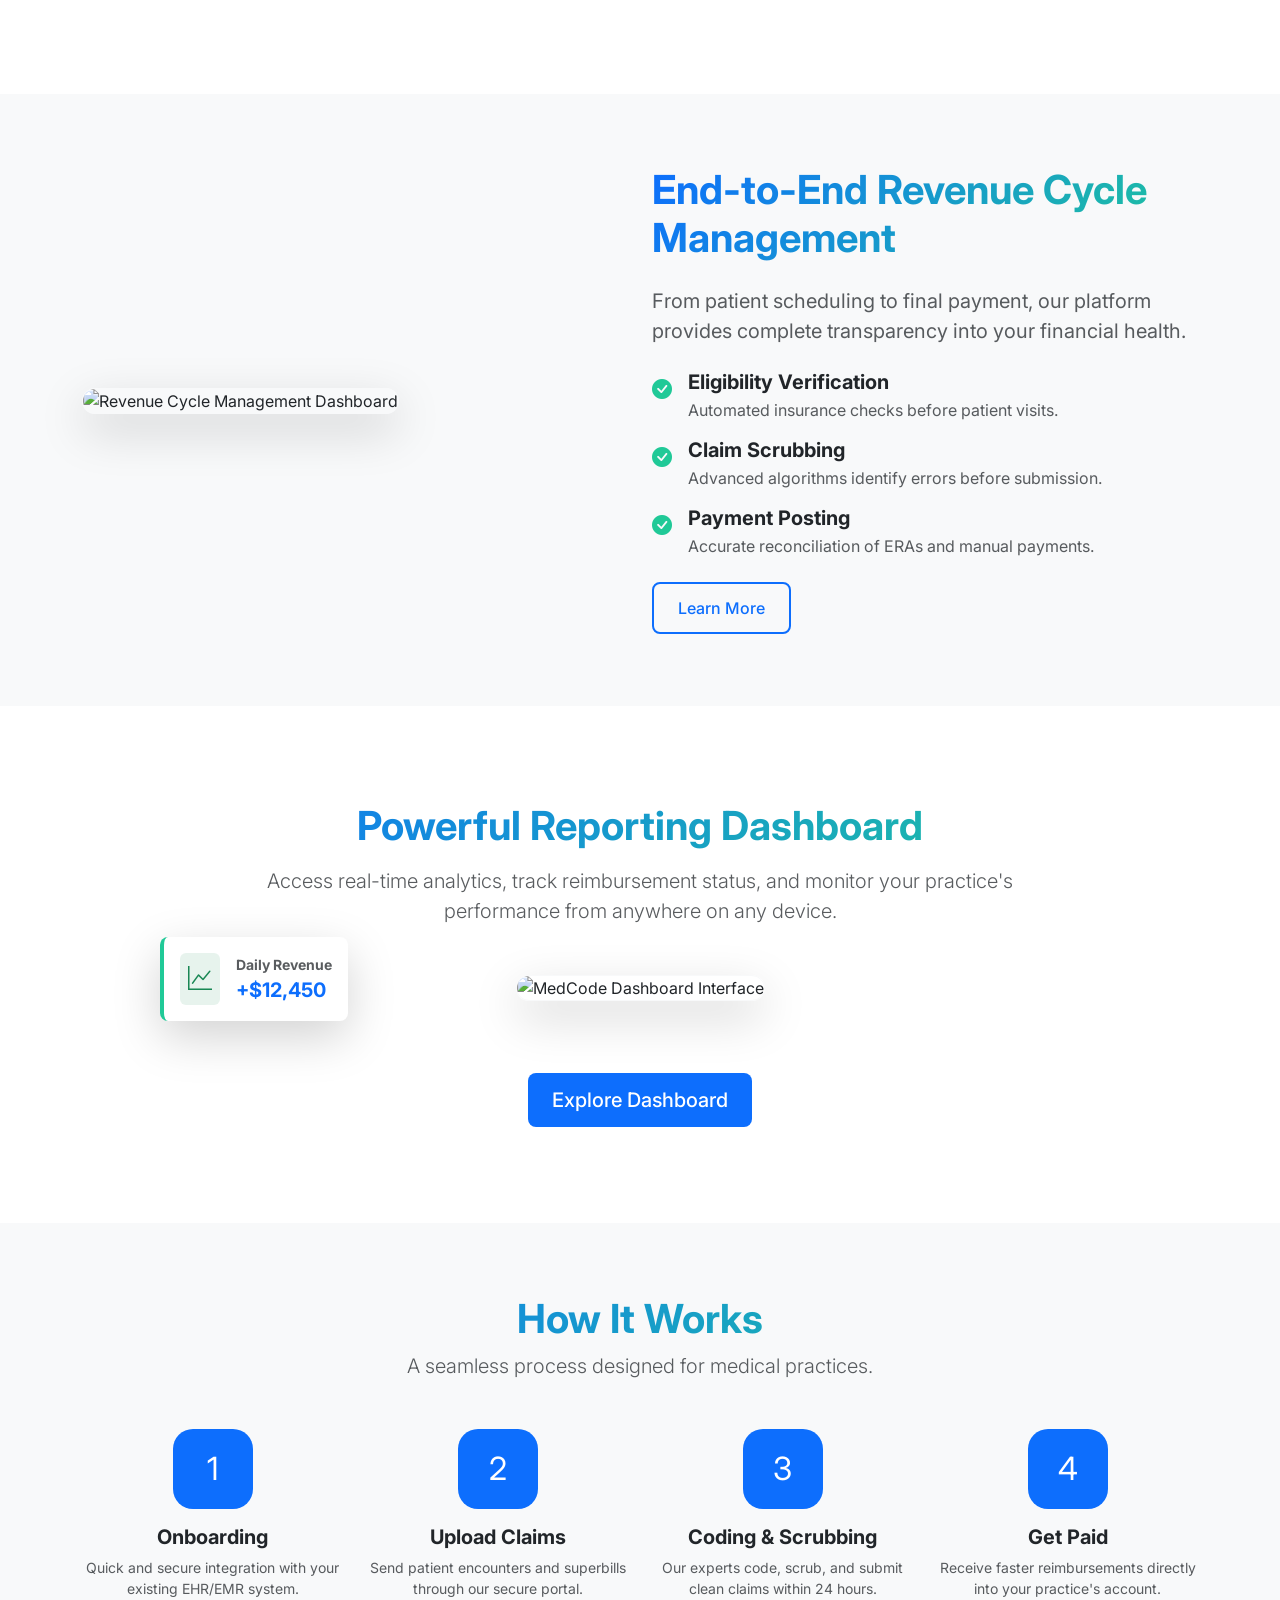
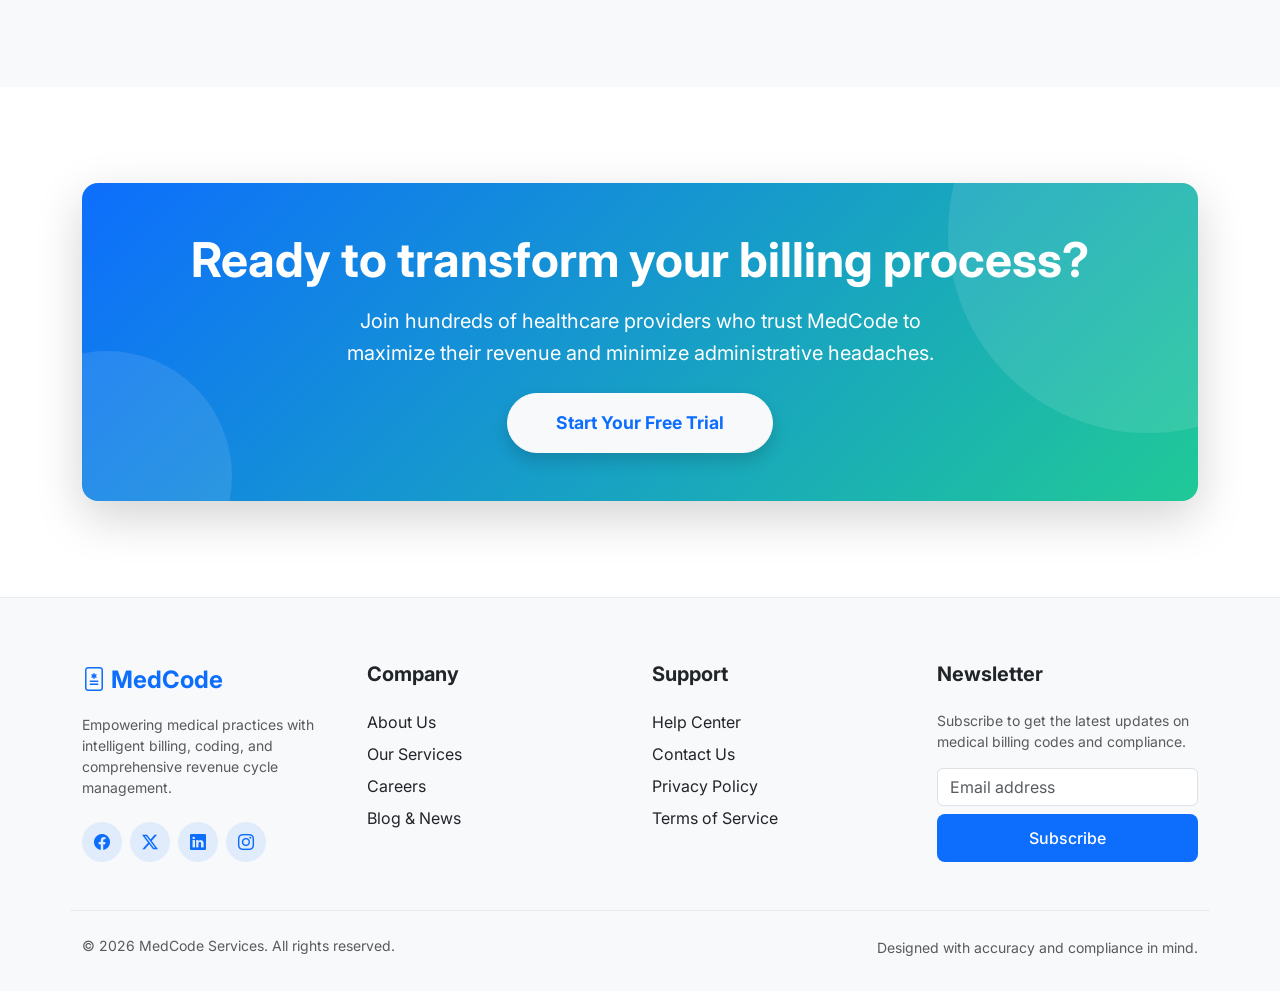
==== commit 63d69b95: "Update brand name to MedPortal, enhance visuals with high-quality medical imagery, and optimize resp" ====
--- a/index.html
+++ b/index.html
@@ -145,9 +145,9 @@
       </div>
       <div class="row g-4">
         <div class="col-md-4">
-          <div data-aos="fade-up" class="feature-card hover-elevate text-center">
-            <div class="icon-box mx-auto">
-              <i class="bi bi-shield-check"></i>
+          <div data-aos="fade-up" class="custom-card hover-elevate text-center">
+            <div class="icon-box mx-auto shadow-sm" style="background-color: rgba(13, 110, 253, 0.08);">
+              <img src="https://images.unsplash.com/photo-1633265486064-086b219458ec?auto=format&fit=crop&w=150&q=80" alt="HIPAA Security">
             </div>
             <h4 class="fw-bold mb-3">HIPAA Compliant</h4>
             <p class="text-muted mb-0">Bank-level security and strict adherence to HIPAA regulations to keep your
@@ -155,9 +155,9 @@
           </div>
         </div>
         <div class="col-md-4">
-          <div data-aos="fade-up" class="custom-card hover-elevate text-center">
-            <div class="icon-box mx-auto">
-              <i class="bi bi-clipboard-data"></i>
+          <div data-aos="fade-up" class="custom-card hover-elevate text-center" data-aos-delay="100">
+            <div class="icon-box mx-auto shadow-sm">
+              <img src="https://images.unsplash.com/photo-1551076805-e1869033e561?auto=format&fit=crop&w=150&q=80" alt="Certified Coders">
             </div>
             <h4 class="fw-bold mb-3">Certified Coders</h4>
             <p class="text-muted mb-0">Our AAPC and AHIMA certified specialists stay updated with the latest ICD-10,
@@ -165,9 +165,9 @@
           </div>
         </div>
         <div class="col-md-4">
-          <div data-aos="fade-up" class="custom-card hover-elevate text-center">
-            <div class="icon-box mx-auto">
-              <i class="bi bi-graph-up-arrow"></i>
+          <div data-aos="fade-up" class="custom-card hover-elevate text-center" data-aos-delay="200">
+            <div class="icon-box mx-auto shadow-sm">
+              <img src="https://images.unsplash.com/photo-1551288049-bebda4e38f71?auto=format&fit=crop&w=150&q=80" alt="Denial Management">
             </div>
             <h4 class="fw-bold mb-3">Denial Management</h4>
             <p class="text-muted mb-0">Proactive tracking and rapid appeals process to recover lost revenue and minimize
@@ -214,8 +214,8 @@
         </div>
         <div class="col-lg-6 order-lg-1">
           <img
-            src="https://images.unsplash.com/photo-1551288049-bebda4e38f71?ixlib=rb-4.0.3&auto=format&fit=crop&w=1000&q=80"
-            alt="Financial Analytics Dashboard" class="img-fluid rounded-4 shadow-lg">
+            src="https://images.unsplash.com/photo-1551288049-bebda4e38f71?auto=format&fit=crop&w=1000&q=80"
+            alt="Revenue Cycle Management Dashboard" class="img-fluid rounded-4 shadow-lg border border-light" data-aos="fade-left">
         </div>
       </div>
     </div>
--- a/assets/css/index.css
+++ b/assets/css/index.css
@@ -181,16 +181,33 @@
 }
 
 .icon-box {
-  width: 60px;
-  height: 60px;
+  width: 72px;
+  height: 72px;
   display: flex;
   align-items: center;
   justify-content: center;
-  border-radius: 1rem;
-  background-color: rgba(13, 110, 253, 0.1);
-  color: var(--primary-color);
-  font-size: 1.5rem;
+  border-radius: 1.25rem;
+  background-color: rgba(13, 110, 253, 0.08); /* Lighter blue for 2nd/3rd */
   margin-bottom: 1.5rem;
+  transition: all 0.4s cubic-bezier(0.175, 0.885, 0.32, 1.275);
+  overflow: hidden;
+  position: relative;
+}
+.icon-box img {
+  width: 100%;
+  height: 100%;
+  object-fit: cover;
+  transition: transform 0.4s ease;
+}
+.icon-box i {
+  font-size: 2rem;
+  transition: all 0.4s ease;
+}
+.icon-box.bg-primary-custom {
+  background-color: var(--primary-color) !important;
+}
+.icon-box.bg-primary-custom i {
+  color: white !important;
 }
 [data-bs-theme="dark"] .icon-box {
   background-color: rgba(61, 139, 253, 0.1);
@@ -404,12 +421,12 @@
 }
 
 /* Feature Card Specific Hover */
-.feature-card:hover .icon-box {
-  background-color: var(--primary-color) !important;
-  color: white !important;
-}
-.feature-card:hover .icon-box i {
-  color: white !important;
+.custom-card:hover .icon-box.bg-primary-custom {
+  transform: scale(1.1) rotate(5deg);
+}
+.custom-card:hover .icon-box:not(.bg-primary-custom) {
+  background-color: rgba(13, 110, 253, 0.15) !important;
+  transform: scale(1.1) rotate(-5deg);
 }
 
 /* Footer Social Icon Polishing */
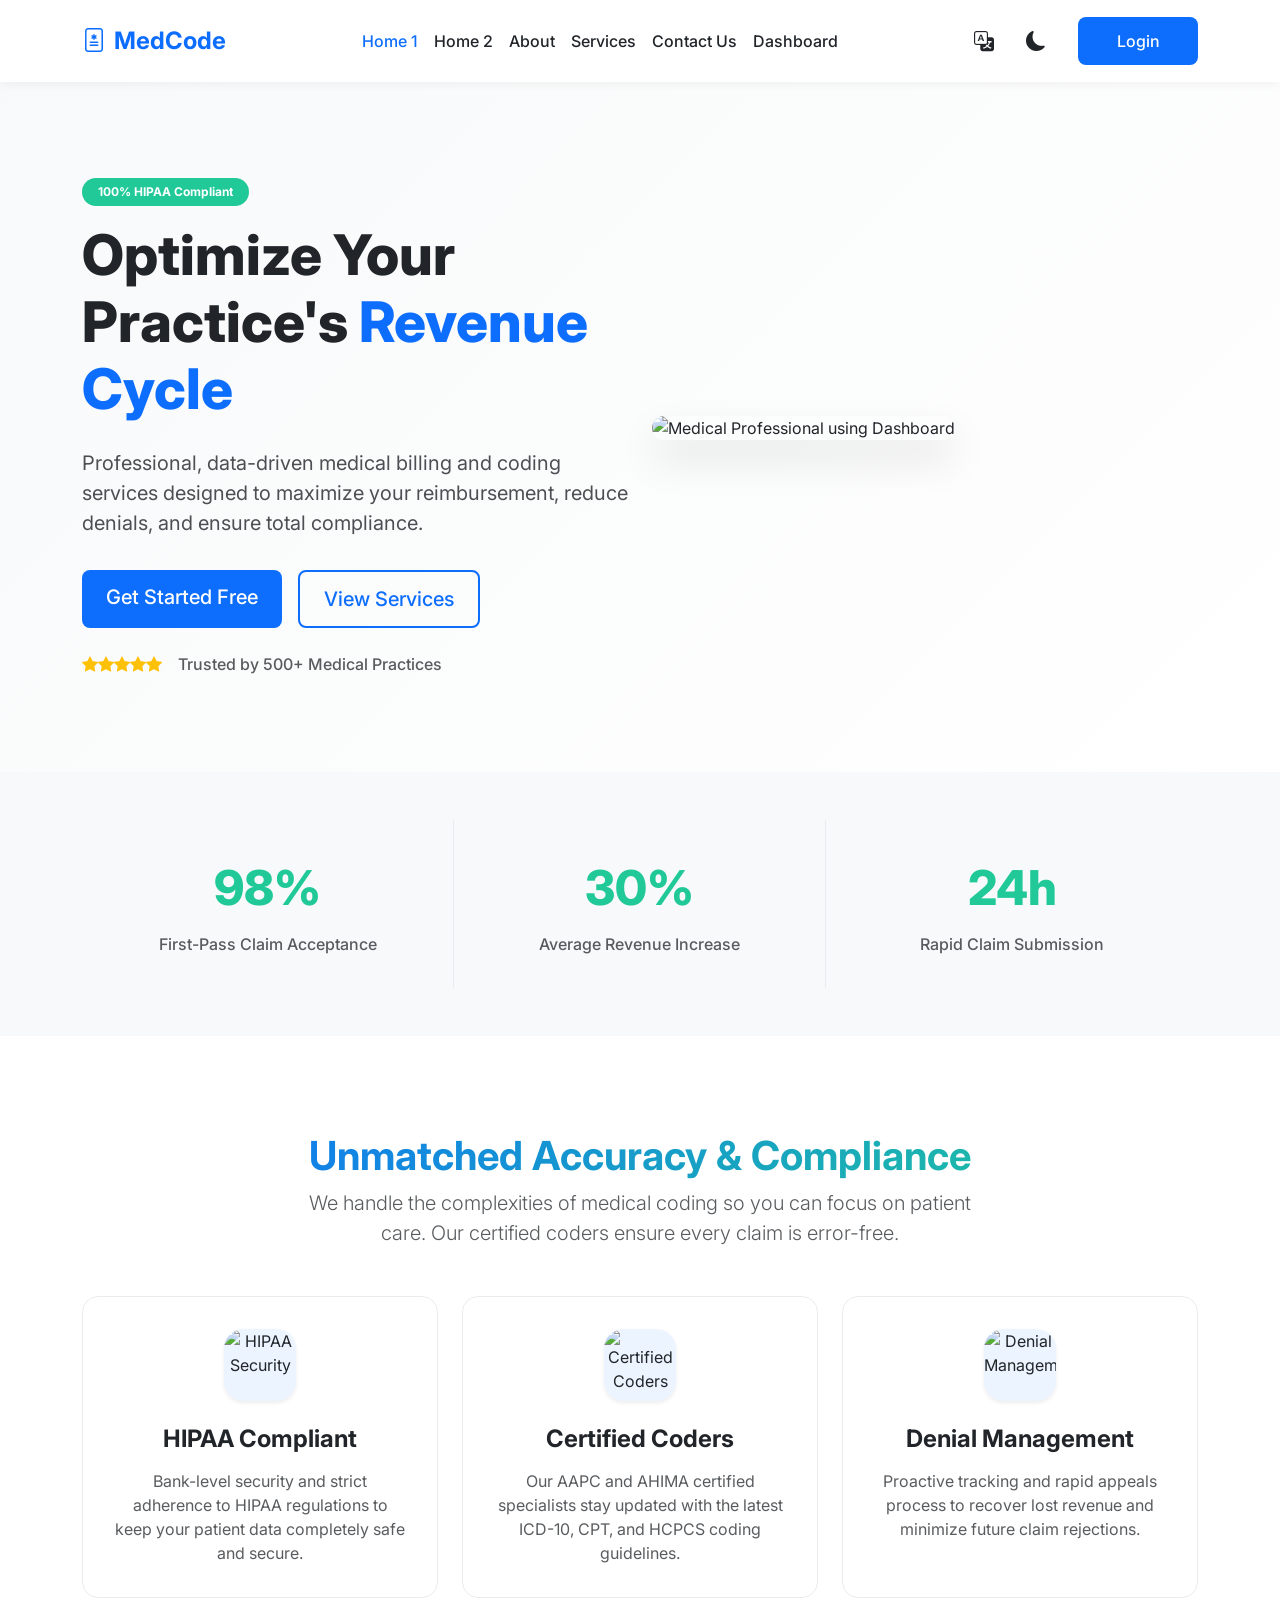
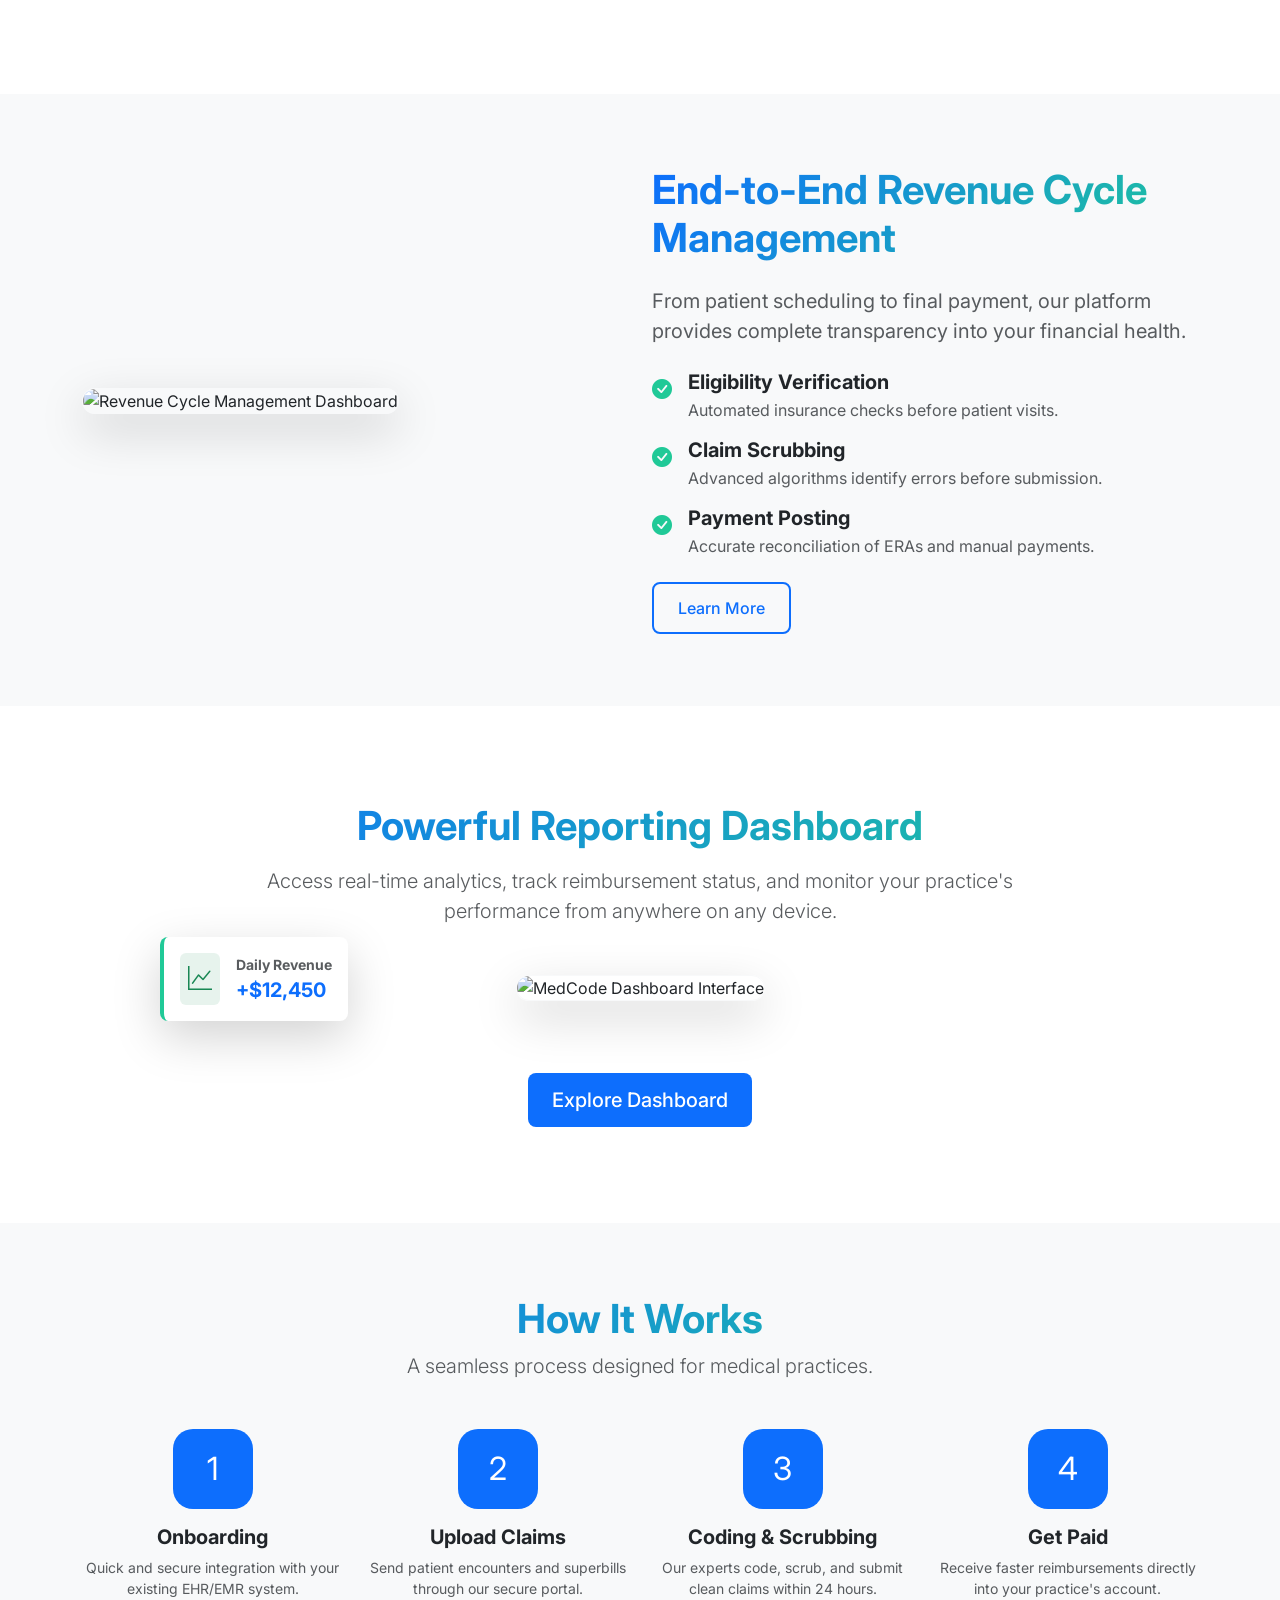
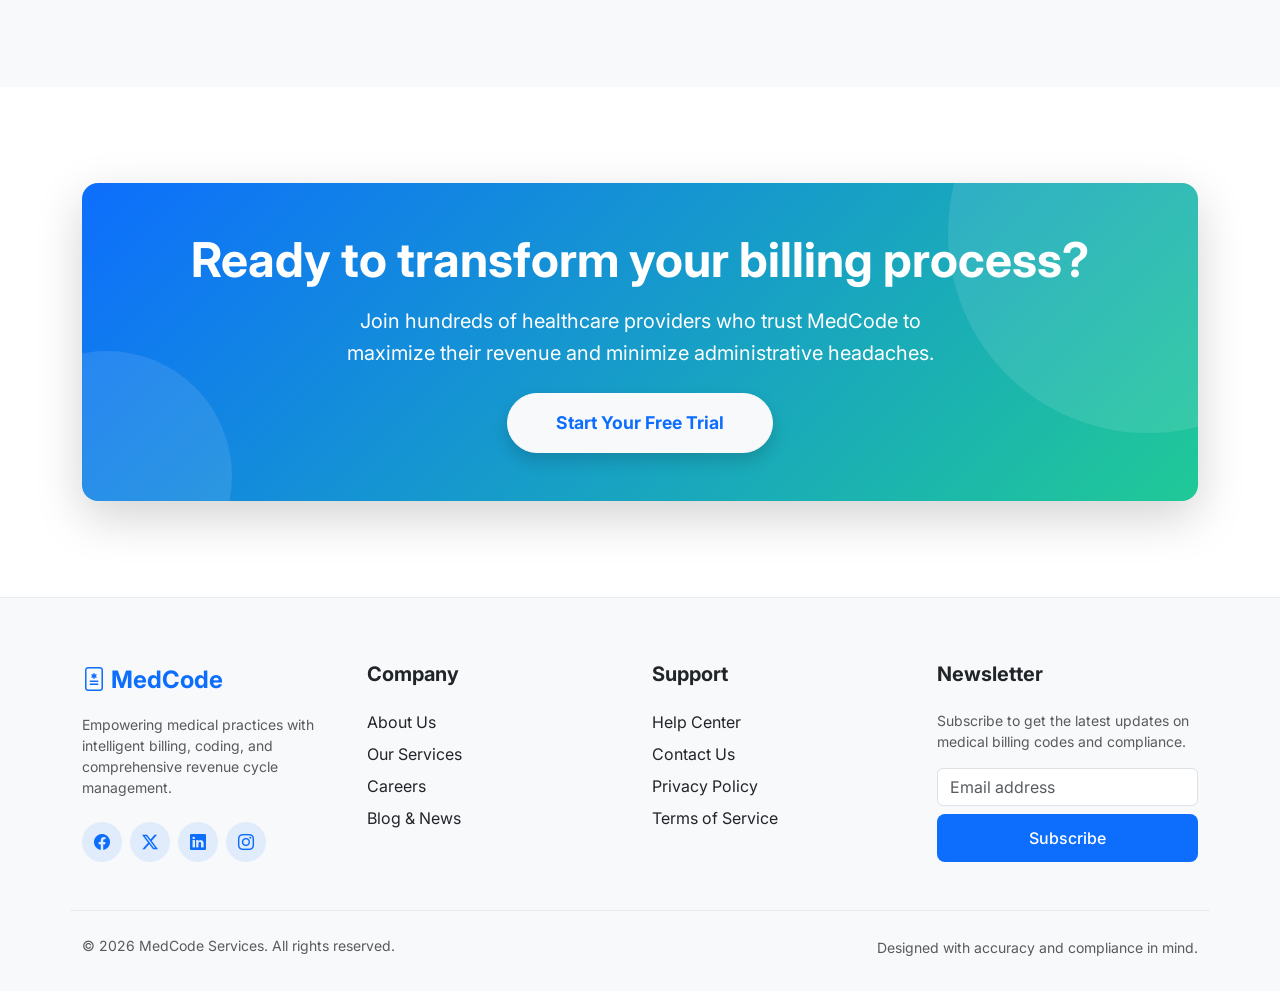
==== commit 3f0d00e6: "Add files via upload SuryaCorrected" ====
--- a/index.html
+++ b/index.html
@@ -58,15 +58,19 @@
             <a class="nav-link" href="services.html">Services</a>
           </li>
           <li class="nav-item">
+            <a class="nav-link" href="contact.html">Contact Us</a>
+          </li>
+          <li class="nav-item">
             <a class="nav-link" href="dashboard.html">Dashboard</a>
           </li>
-          <li class="nav-item">
-            <a class="nav-link" href="contact.html">Contact Us</a>
-          </li>
         </ul>
 
         <div
           class="d-flex flex-column flex-lg-row align-items-stretch align-items-lg-center gap-3 pb-3 pb-lg-0 mt-3 mt-lg-0">
+          <!-- LTR Toggle -->
+          <button id="dir-toggle" class="btn btn-link nav-link px-0 me-lg-3 text-start" aria-label="Toggle direction">
+            <i class="bi bi-translate fs-5"></i>
+          </button>
           <!-- Theme Toggle -->
           <button id="theme-toggle" class="btn btn-link nav-link px-0 me-lg-3 text-start" aria-label="Toggle theme">
             <i id="theme-icon" class="bi bi-moon-fill fs-5"></i>
@@ -74,8 +78,6 @@
           <!-- Auth Buttons (Same Color) -->
           <a href="login.html" class="btn btn-primary-custom w-100 w-lg-auto text-center"
             style="min-width: 120px;">Login</a>
-          <a href="signup.html" class="btn btn-primary-custom w-100 w-lg-auto text-center"
-            style="min-width: 120px;">Sign Up</a>
         </div>
       </div>
     </div>
@@ -107,7 +109,7 @@
         </div>
         <div class="col-lg-6">
           <img
-            src="https://images.unsplash.com/photo-1576091160399-112ba8d25d1d?ixlib=rb-4.0.3&auto=format&fit=crop&w=1000&q=80"
+            src="https://blog.pmmconline.com/hs-fs/hubfs/rev%20cycle%20redesign%20v5.png?width=428&name=rev%20cycle%20redesign%20v5.png"
             alt="Medical Professional using Dashboard" data-aos="fade-left" class="hero-img hover-elevate img-fluid">
         </div>
       </div>
@@ -147,7 +149,8 @@
         <div class="col-md-4">
           <div data-aos="fade-up" class="custom-card hover-elevate text-center">
             <div class="icon-box mx-auto shadow-sm" style="background-color: rgba(13, 110, 253, 0.08);">
-              <img src="https://images.unsplash.com/photo-1633265486064-086b219458ec?auto=format&fit=crop&w=150&q=80" alt="HIPAA Security">
+              <img src="https://images.unsplash.com/photo-1633265486064-086b219458ec?auto=format&fit=crop&w=150&q=80"
+                alt="HIPAA Security">
             </div>
             <h4 class="fw-bold mb-3">HIPAA Compliant</h4>
             <p class="text-muted mb-0">Bank-level security and strict adherence to HIPAA regulations to keep your
@@ -157,7 +160,8 @@
         <div class="col-md-4">
           <div data-aos="fade-up" class="custom-card hover-elevate text-center" data-aos-delay="100">
             <div class="icon-box mx-auto shadow-sm">
-              <img src="https://images.unsplash.com/photo-1551076805-e1869033e561?auto=format&fit=crop&w=150&q=80" alt="Certified Coders">
+              <img src="https://images.unsplash.com/photo-1551076805-e1869033e561?auto=format&fit=crop&w=150&q=80"
+                alt="Certified Coders">
             </div>
             <h4 class="fw-bold mb-3">Certified Coders</h4>
             <p class="text-muted mb-0">Our AAPC and AHIMA certified specialists stay updated with the latest ICD-10,
@@ -167,7 +171,8 @@
         <div class="col-md-4">
           <div data-aos="fade-up" class="custom-card hover-elevate text-center" data-aos-delay="200">
             <div class="icon-box mx-auto shadow-sm">
-              <img src="https://images.unsplash.com/photo-1551288049-bebda4e38f71?auto=format&fit=crop&w=150&q=80" alt="Denial Management">
+              <img src="https://images.unsplash.com/photo-1551288049-bebda4e38f71?auto=format&fit=crop&w=150&q=80"
+                alt="Denial Management">
             </div>
             <h4 class="fw-bold mb-3">Denial Management</h4>
             <p class="text-muted mb-0">Proactive tracking and rapid appeals process to recover lost revenue and minimize
@@ -213,9 +218,9 @@
           <a href="services.html" class="btn btn-outline-custom">Learn More</a>
         </div>
         <div class="col-lg-6 order-lg-1">
-          <img
-            src="https://images.unsplash.com/photo-1551288049-bebda4e38f71?auto=format&fit=crop&w=1000&q=80"
-            alt="Revenue Cycle Management Dashboard" class="img-fluid rounded-4 shadow-lg border border-light" data-aos="fade-left">
+          <img src="https://images.unsplash.com/photo-1551288049-bebda4e38f71?auto=format&fit=crop&w=1000&q=80"
+            alt="Revenue Cycle Management Dashboard" class="img-fluid rounded-4 shadow-lg border border-light"
+            data-aos="fade-left">
         </div>
       </div>
     </div>
--- a/assets/css/index.css
+++ b/assets/css/index.css
@@ -311,15 +311,19 @@
   gap: 0.5rem;
   padding: 0.75rem;
   border: 1px solid var(--border-color);
-  border-radius: 0.5rem;
+  border-radius: 0.75rem;
   background-color: var(--bg-color);
   color: var(--text-dark);
   font-weight: 500;
   text-decoration: none;
   transition: all 0.3s ease;
+  min-height: 56px;
 }
 .social-login-btn:hover {
   background-color: var(--tertiary-color);
+  border-color: var(--primary-color);
+  transform: translateY(-2px);
+  box-shadow: 0 4px 12px rgba(0,0,0,0.05);
 }
 .divider {
   display: flex;
@@ -341,11 +345,85 @@
   margin-left: .25em;
 }
 
+/* Floating Theme Toggle for Auth Pages */
+.theme-toggle-auth {
+  position: fixed;
+  top: 1.5rem;
+  right: 1.5rem;
+  z-index: 1050;
+  width: 45px;
+  height: 45px;
+  display: flex;
+  align-items: center;
+  justify-content: center;
+  background-color: var(--card-bg);
+  border: 1px solid var(--border-color);
+  border-radius: 50%;
+  color: var(--text-dark);
+  box-shadow: 0 4px 12px rgba(0,0,0,0.1);
+  transition: all 0.3s ease;
+  text-decoration: none !important;
+}
+.theme-toggle-auth:hover {
+  transform: scale(1.1);
+  background-color: var(--tertiary-color);
+  color: var(--primary-color);
+}
+.theme-toggle-auth i {
+  font-size: 1.25rem;
+  transition: all 0.3s ease;
+}
+
+.dir-toggle-auth {
+  position: fixed;
+  top: 1.5rem;
+  right: 5rem;
+  z-index: 1050;
+  width: 45px;
+  height: 45px;
+  display: flex;
+  align-items: center;
+  justify-content: center;
+  background-color: var(--card-bg);
+  border: 1px solid var(--border-color);
+  border-radius: 50%;
+  color: var(--text-dark);
+  box-shadow: 0 4px 12px rgba(0,0,0,0.1);
+  transition: all 0.3s ease;
+  text-decoration: none !important;
+}
+.dir-toggle-auth:hover {
+  transform: scale(1.1);
+  background-color: var(--tertiary-color);
+  color: var(--primary-color);
+}
+.dir-toggle-auth i {
+  font-size: 1.25rem;
+  transition: all 0.3s ease;
+}
+
+/* Social Login Adjustments */
+@media (max-width: 576px) {
+  .social-login-btn {
+    font-size: 0.85rem;
+    padding: 0.6rem;
+  }
+}
+
 /* Dashboard Sidebar */
 .sidebar {
   background-color: var(--tertiary-color);
-  min-height: calc(100vh - 76px); /* Header height */
-  border-right: 1px solid var(--border-color);
+  border-right: none !important;
+}
+
+@media (min-width: 992px) {
+  .sidebar {
+    position: sticky;
+    top: 76px; /* Offset by navbar */
+    height: calc(100vh - 76px);
+    overflow-y: auto;
+    z-index: 1000;
+  }
 }
 .sidebar-link {
   display: flex;
@@ -365,6 +443,22 @@
 }
 .dashboard-content {
   padding: 2rem;
+}
+
+.card-dashboard {
+  background-color: var(--card-bg);
+  border: none !important;
+  border-radius: 1rem;
+  box-shadow: 0 4px 15px rgba(0,0,0,0.05) !important;
+  transition: all 0.3s ease;
+}
+.card-dashboard:hover {
+  border-color: var(--primary-color) !important;
+  box-shadow: 0 8px 25px rgba(0,0,0,0.05) !important;
+  transform: translateY(-3px);
+}
+[data-bs-theme="dark"] .card-dashboard {
+  border-color: rgba(255,255,255,0.1) !important;
 }
 
 /* Premium Enhancements */
@@ -479,17 +573,88 @@
 .card:hover .bg-info.bg-opacity-10 i, .d-flex:hover .bg-info.bg-opacity-10 i { color: #0dcaf0 !important; transform: scale(1.15); }
 .card:hover .bg-success.bg-opacity-10 i, .d-flex:hover .bg-success.bg-opacity-10 i { color: #198754 !important; transform: scale(1.15); }
 
-/* Responsive fixes */
+/* Mobile Overlay Menu Refinement */
 @media (max-width: 991px) {
   .navbar-collapse {
-    padding: 1rem 0;
-    border-top: 1px solid var(--border-color);
-    margin-top: 0.5rem;
-  }
-  .navbar-collapse .btn {
+    position: fixed;
+    top: 0;
+    right: -100%;
+    width: 300px;
+    height: 100vh;
+    background-color: var(--card-bg);
+    z-index: 2000;
+    margin: 0 !important;
+    padding: 1.5rem !important;
+    display: flex !important;
+    flex-direction: column;
+    transition: right 0.4s cubic-bezier(0.165, 0.84, 0.44, 1);
+    box-shadow: -10px 0 30px rgba(0,0,0,0.1);
+    overflow-y: auto;
+  }
+  
+  .navbar-collapse.show {
+    right: 0;
+  }
+
+  /* Menu Header */
+  .menu-header {
+    display: flex;
+    align-items: center;
+    justify-content: space-between;
+    margin-bottom: 2rem;
+    padding-bottom: 1.25rem;
+    border-bottom: 1px solid var(--border-color);
+  }
+  .menu-brand {
+    font-weight: 700;
+    font-size: 1.25rem;
+    text-decoration: none;
+    color: var(--text-dark);
+    display: flex;
+    align-items: center;
+  }
+  .menu-close-btn {
+    background: none;
+    border: none;
+    font-size: 1.5rem;
+    color: var(--text-dark);
+    padding: 0;
+    cursor: pointer;
+    transition: transform 0.3s ease;
+  }
+  .menu-close-btn:hover {
+    transform: rotate(90deg) scale(1.1);
+    color: var(--primary-color);
+  }
+
+  /* Navigation Links */
+  .navbar-nav {
+    text-align: center !important;
     width: 100%;
-    text-align: center;
-  }
+    flex-grow: 1;
+    display: flex !important;
+    flex-direction: column !important;
+    justify-content: center;
+  }
+  .navbar-nav .nav-item {
+    margin: 0.5rem 0;
+    width: 100%;
+  }
+  .navbar-nav .nav-link {
+    font-size: 1.15rem;
+    font-weight: 600;
+    padding: 0.75rem 0 !important;
+    color: var(--text-dark) !important;
+    transition: all 0.3s ease;
+    display: inline-block;
+    border-bottom: none;
+  }
+
+  .navbar-nav .nav-link:hover, .navbar-nav .nav-link.active {
+    color: var(--primary-color) !important;
+    transform: scale(1.05);
+  }
+
 }
 
 @media (max-width: 576px) {
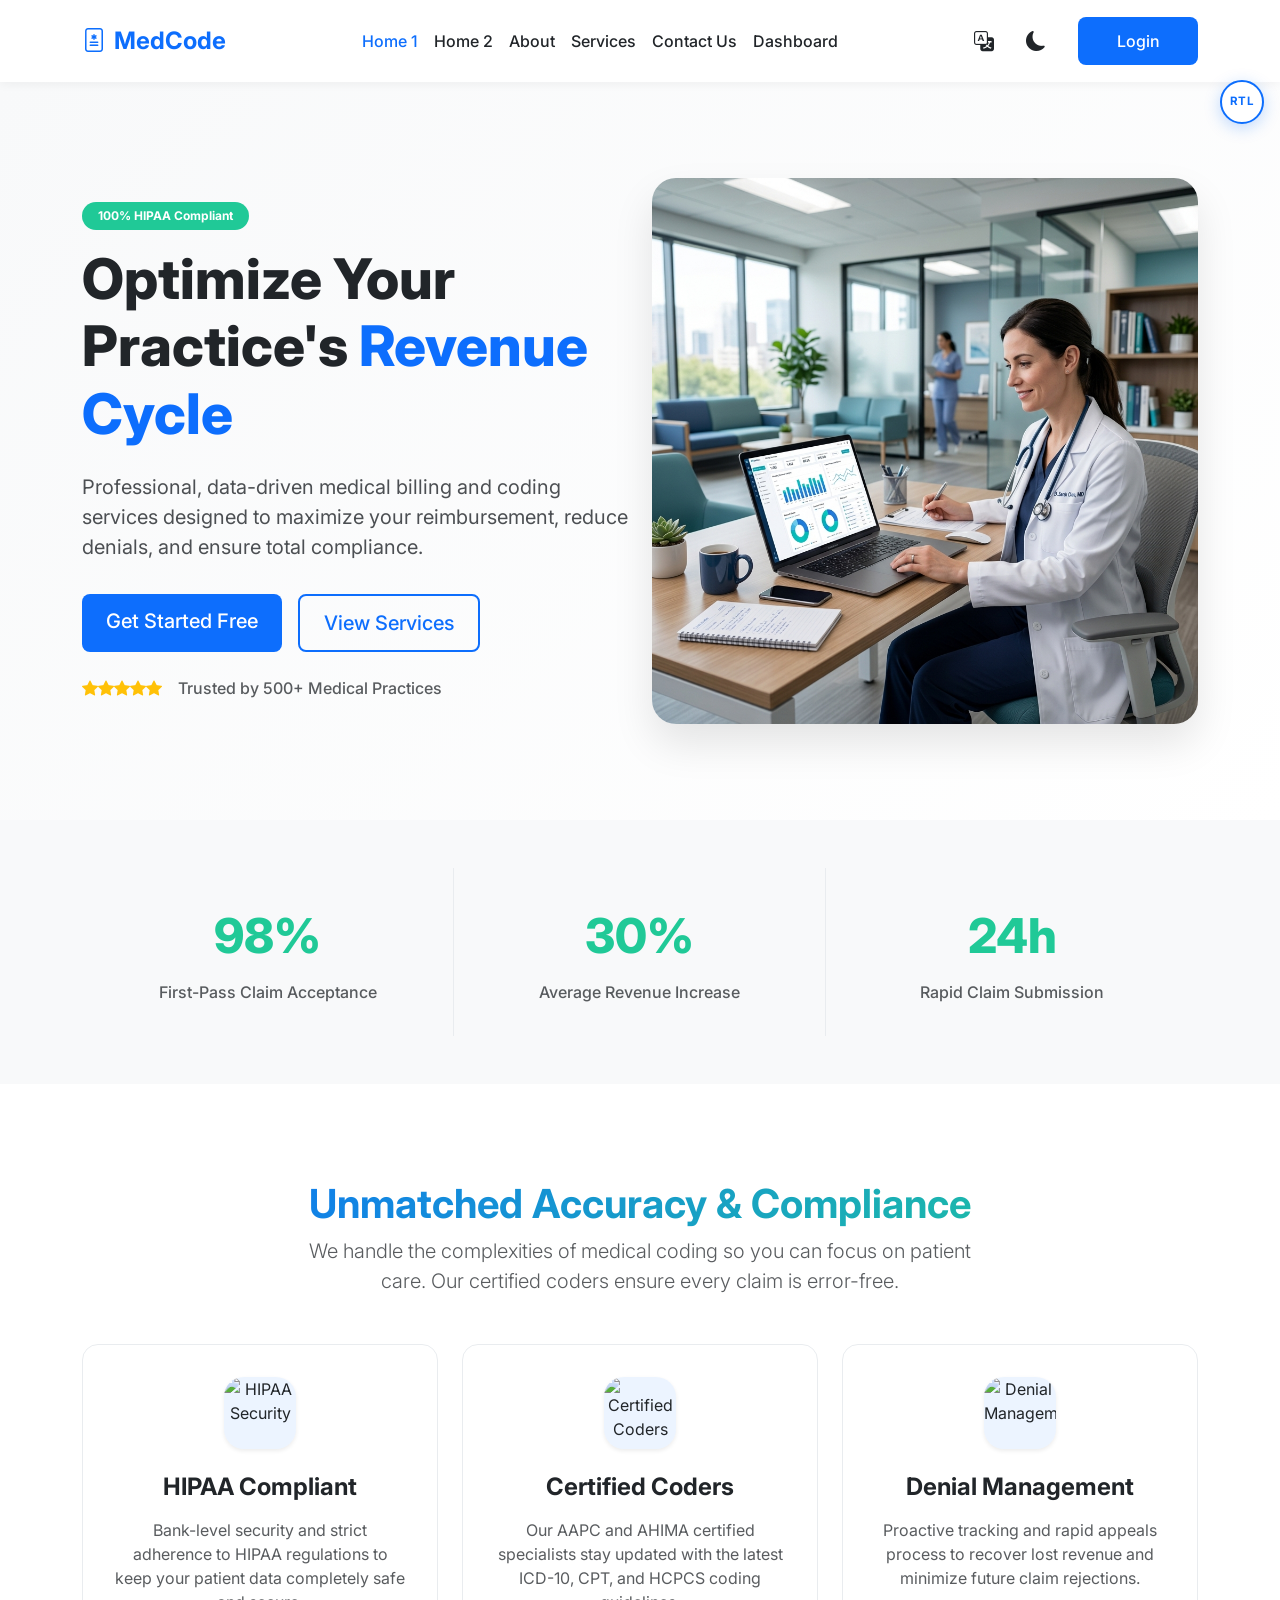
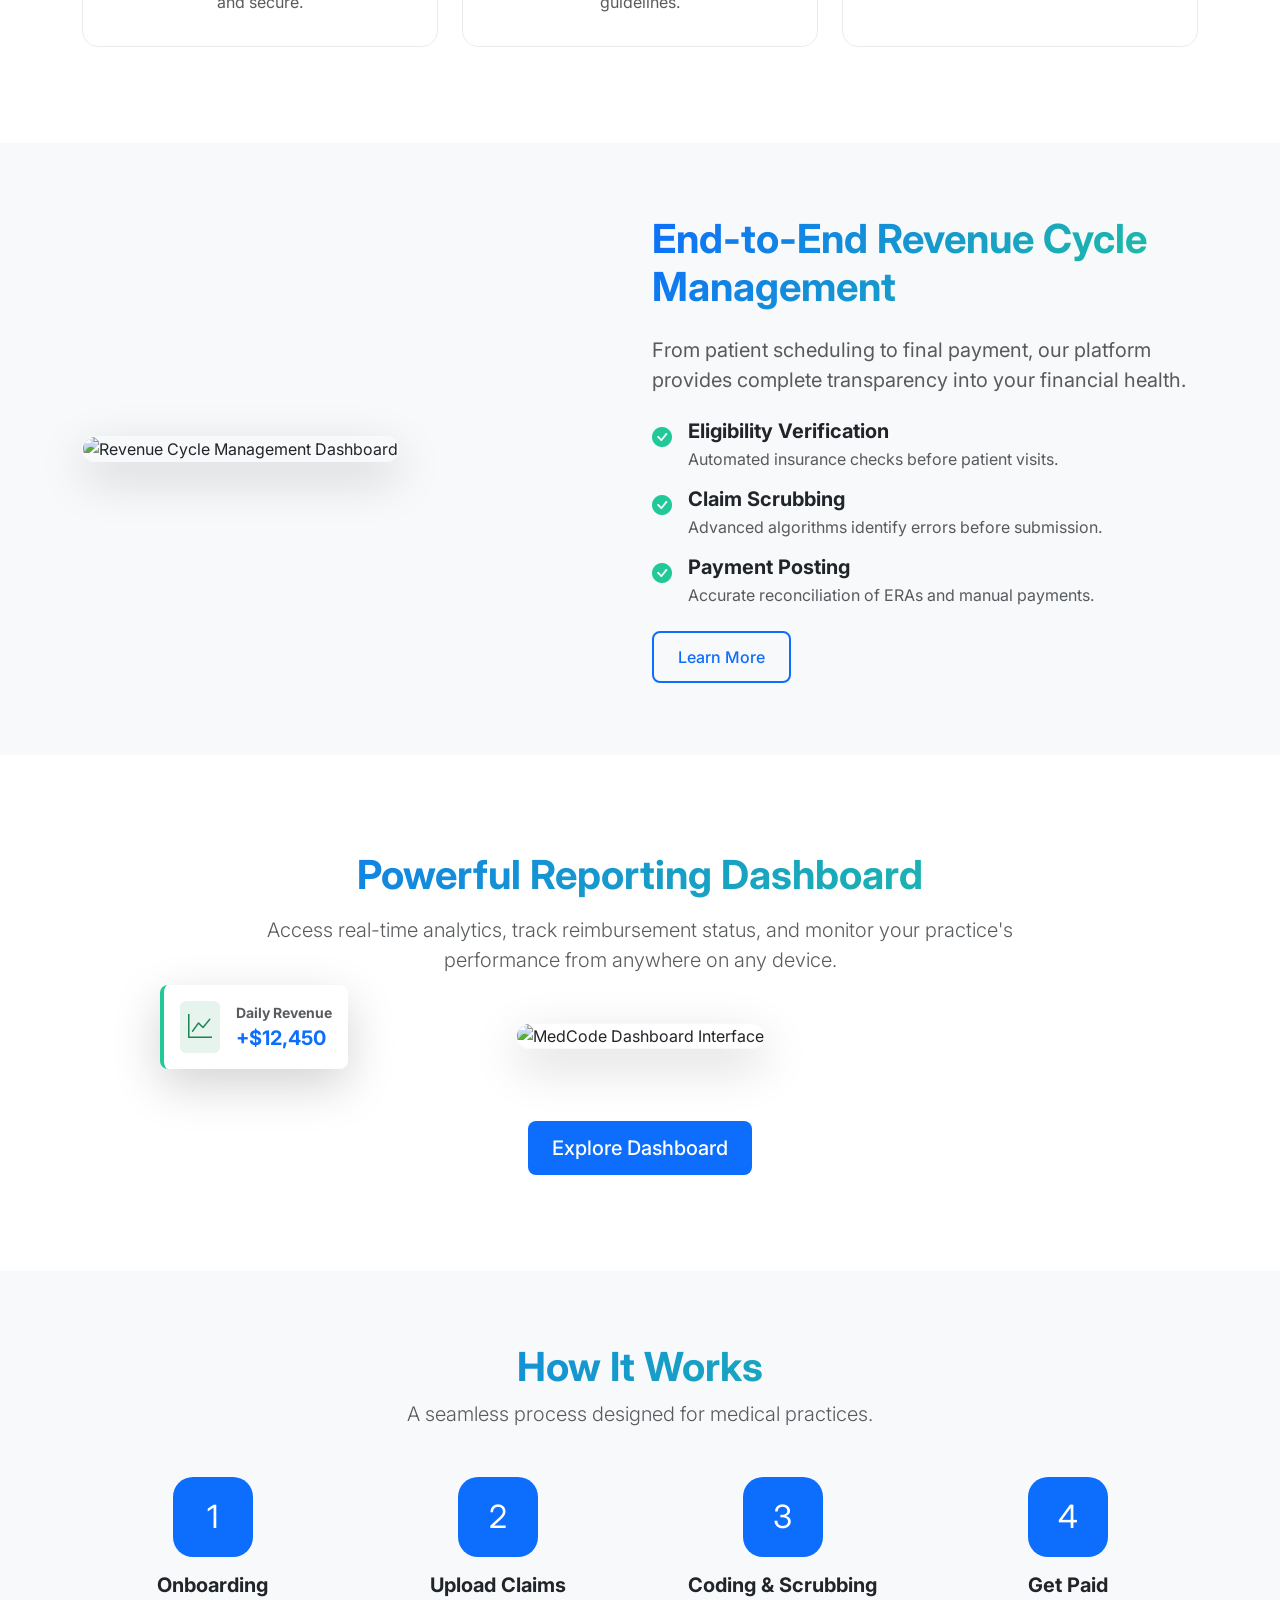
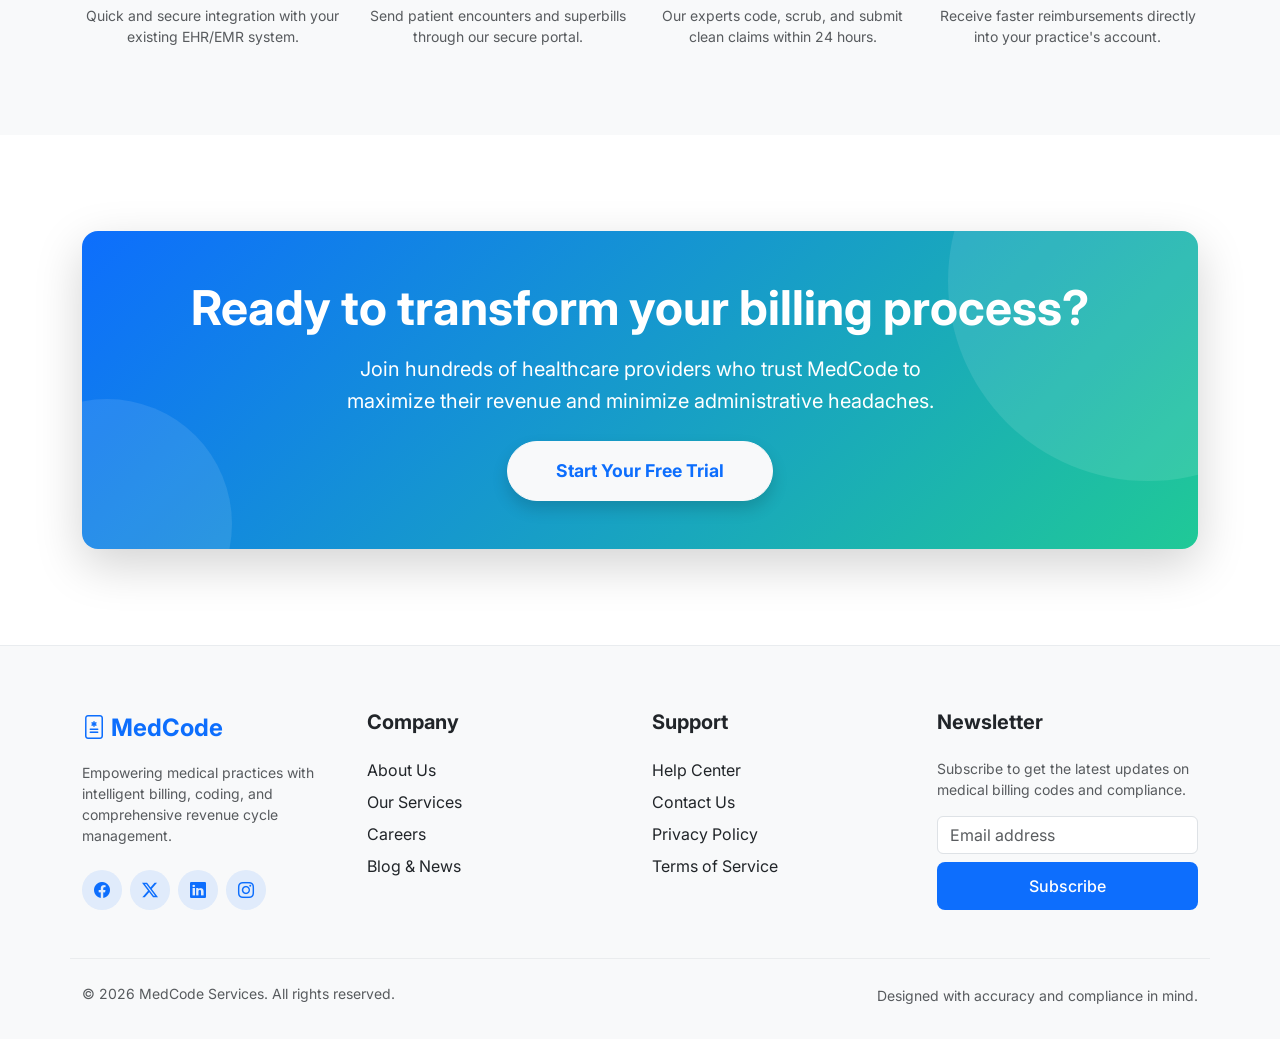
==== commit 912b3057: "feat: add fixed RTL toggle button to all pages + fix brand name MedPortal to MedCode in login/signup" ====
--- a/index.html
+++ b/index.html
@@ -109,7 +109,7 @@
         </div>
         <div class="col-lg-6">
           <img
-            src="https://blog.pmmconline.com/hs-fs/hubfs/rev%20cycle%20redesign%20v5.png?width=428&name=rev%20cycle%20redesign%20v5.png"
+            src="assets/images/hero_medical_billing.png"
             alt="Medical Professional using Dashboard" data-aos="fade-left" class="hero-img hover-elevate img-fluid">
         </div>
       </div>
@@ -383,6 +383,9 @@
   </footer>
 
   <!-- Back to top button -->
+  <!-- Fixed RTL Toggle Button -->
+  <button id="rtl-toggle-fixed" title="Toggle RTL / LTR">RTL</button>
+
   <button id="back-to-top" aria-label="Back to top">
     <i class="bi bi-arrow-up"></i>
   </button>
--- a/assets/css/index.css
+++ b/assets/css/index.css
@@ -705,3 +705,58 @@
 [data-bs-theme="dark"] .accordion-body {
   background-color: var(--card-bg);
 }
+
+/* ── Fixed RTL Toggle Button (Top-Right Corner) ── */
+#rtl-toggle-fixed {
+  position: fixed;
+  top: 80px;
+  right: 16px;
+  z-index: 2000;
+  width: 44px;
+  height: 44px;
+  border-radius: 50%;
+  background: #ffffff;
+  border: 2px solid var(--primary-color);
+  color: var(--primary-color);
+  font-size: 0.72rem;
+  font-weight: 700;
+  display: flex;
+  align-items: center;
+  justify-content: center;
+  cursor: pointer;
+  box-shadow: 0 4px 16px rgba(13, 110, 253, 0.25);
+  transition: all 0.3s ease;
+  letter-spacing: 0.5px;
+}
+#rtl-toggle-fixed:hover {
+  background: var(--primary-color);
+  color: #ffffff;
+  transform: scale(1.1);
+  box-shadow: 0 6px 20px rgba(13, 110, 253, 0.4);
+}
+#rtl-toggle-fixed.active {
+  background: var(--primary-color);
+  color: #ffffff;
+}
+[data-bs-theme="dark"] #rtl-toggle-fixed {
+  background: var(--card-bg);
+  border-color: var(--secondary-color);
+  color: var(--secondary-color);
+  box-shadow: 0 4px 16px rgba(0, 0, 0, 0.4);
+}
+[data-bs-theme="dark"] #rtl-toggle-fixed:hover,
+[data-bs-theme="dark"] #rtl-toggle-fixed.active {
+  background: var(--secondary-color);
+  color: #ffffff;
+  border-color: var(--secondary-color);
+}
+/* In RTL mode, mirror position to top-left */
+[dir="rtl"] #rtl-toggle-fixed {
+  right: auto;
+  left: 16px;
+}
+/* RTL direction support */
+[dir="rtl"] {
+  direction: rtl;
+  text-align: right;
+}
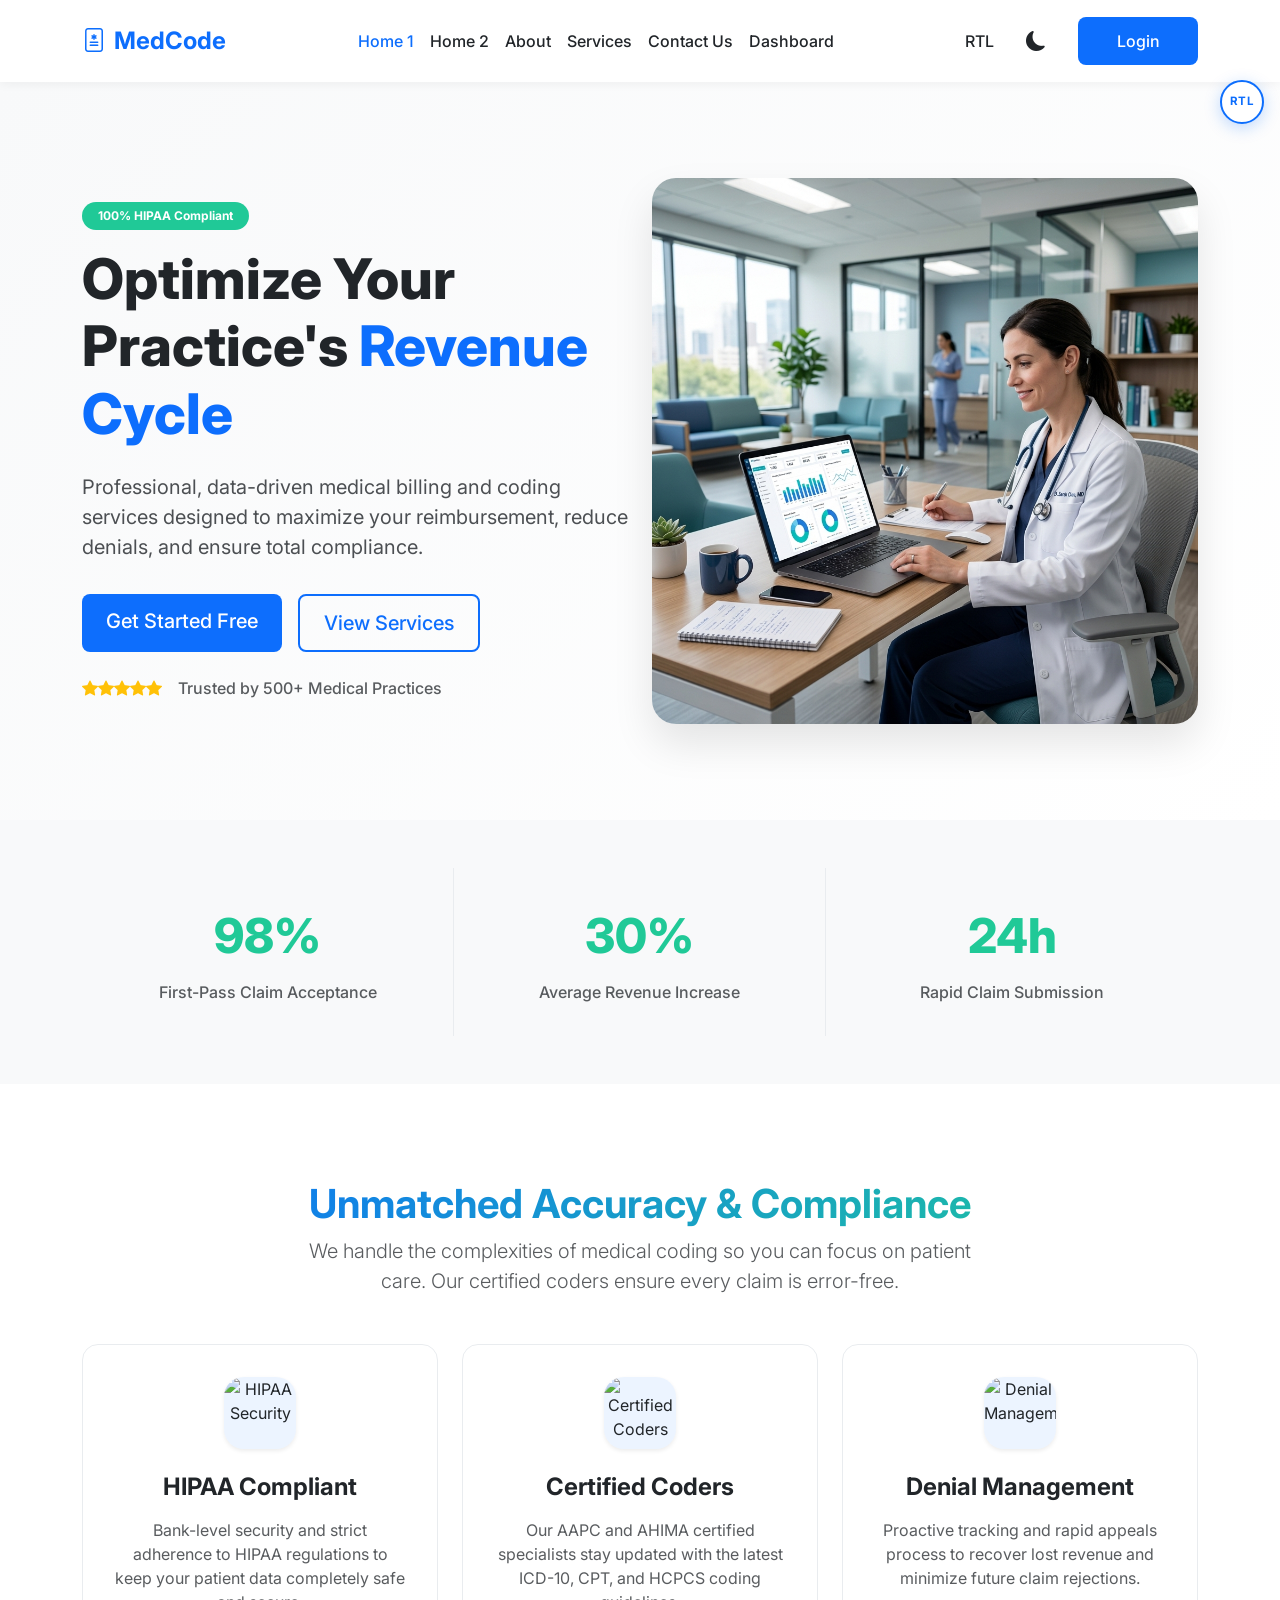
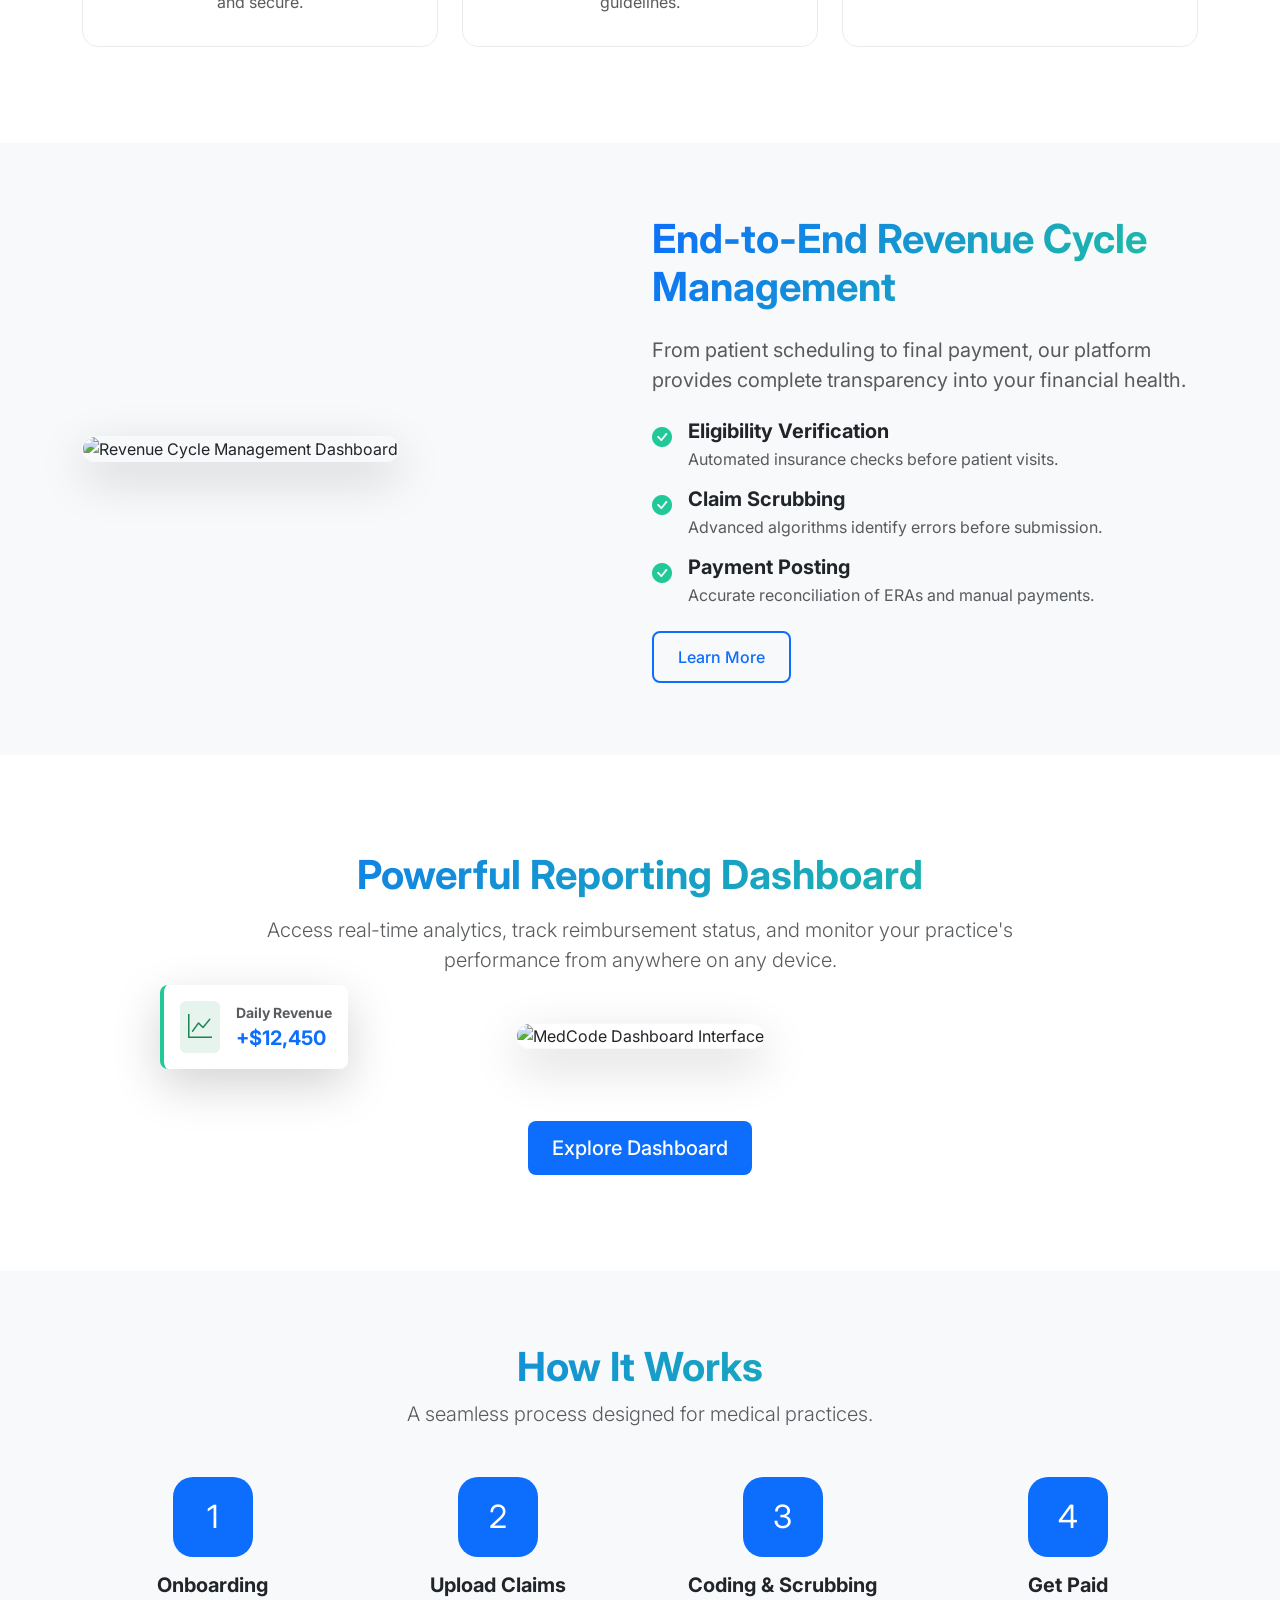
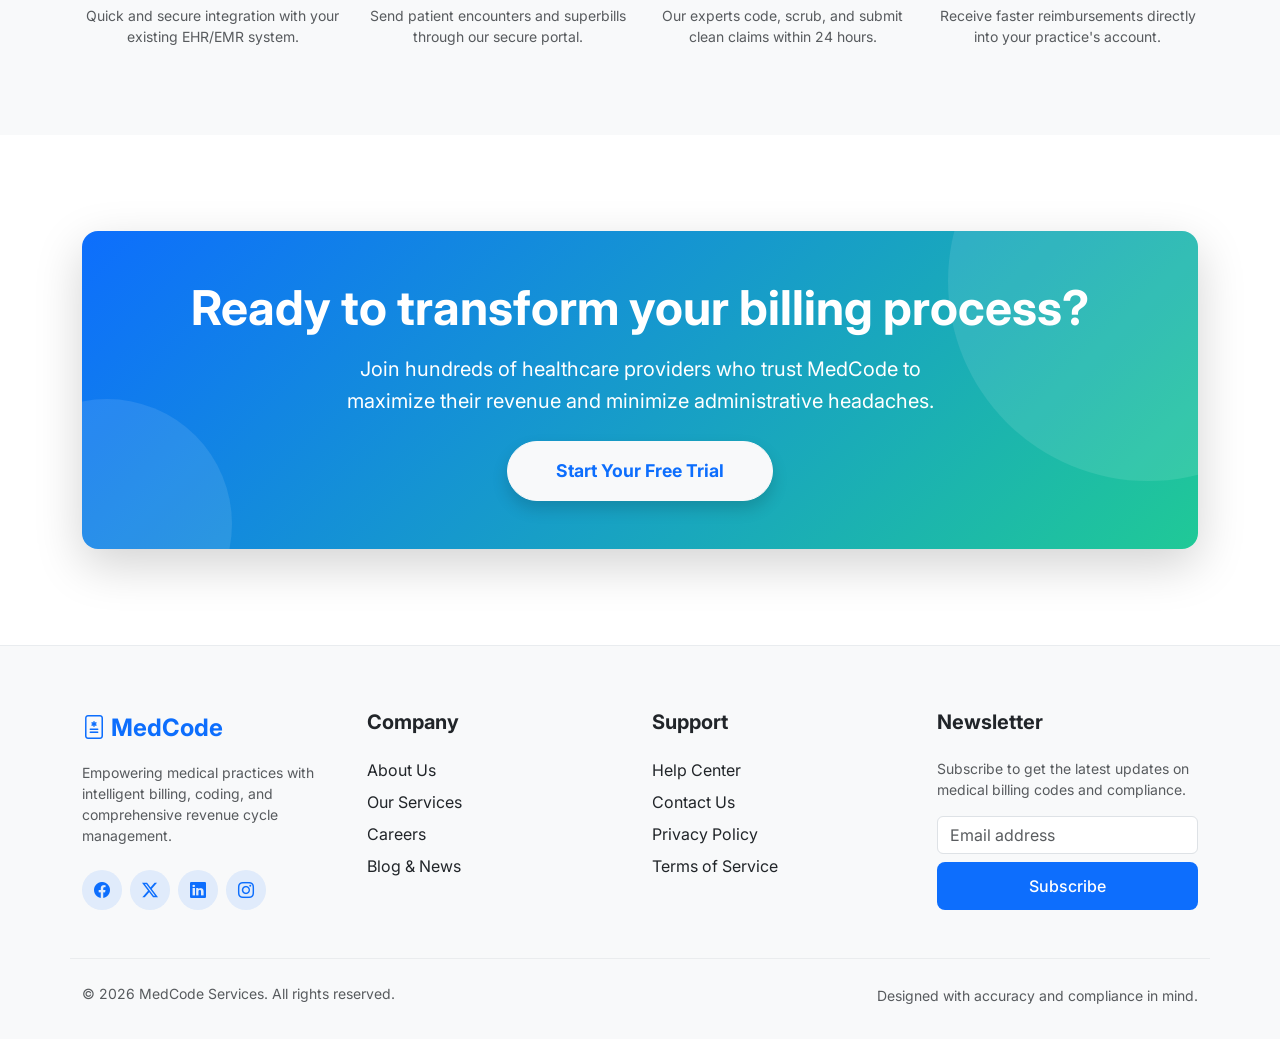
==== commit e9ba8cc5: "feat: replace translate icon with RTL text button across all pages + sync dir-toggle label with loca" ====
--- a/index.html
+++ b/index.html
@@ -69,7 +69,7 @@
           class="d-flex flex-column flex-lg-row align-items-stretch align-items-lg-center gap-3 pb-3 pb-lg-0 mt-3 mt-lg-0">
           <!-- LTR Toggle -->
           <button id="dir-toggle" class="btn btn-link nav-link px-0 me-lg-3 text-start" aria-label="Toggle direction">
-            <i class="bi bi-translate fs-5"></i>
+            RTL
           </button>
           <!-- Theme Toggle -->
           <button id="theme-toggle" class="btn btn-link nav-link px-0 me-lg-3 text-start" aria-label="Toggle theme">
--- a/assets/css/index.css
+++ b/assets/css/index.css
@@ -400,6 +400,14 @@
 .dir-toggle-auth i {
   font-size: 1.25rem;
   transition: all 0.3s ease;
+}
+
+/* Apple icon — theme-aware contrast fix */
+.bi-apple {
+  color: #1d1d1f !important; /* Apple near-black — visible on white/light button */
+}
+[data-bs-theme="dark"] .bi-apple {
+  color: #ffffff !important; /* White — visible on dark button */
 }
 
 /* Social Login Adjustments */
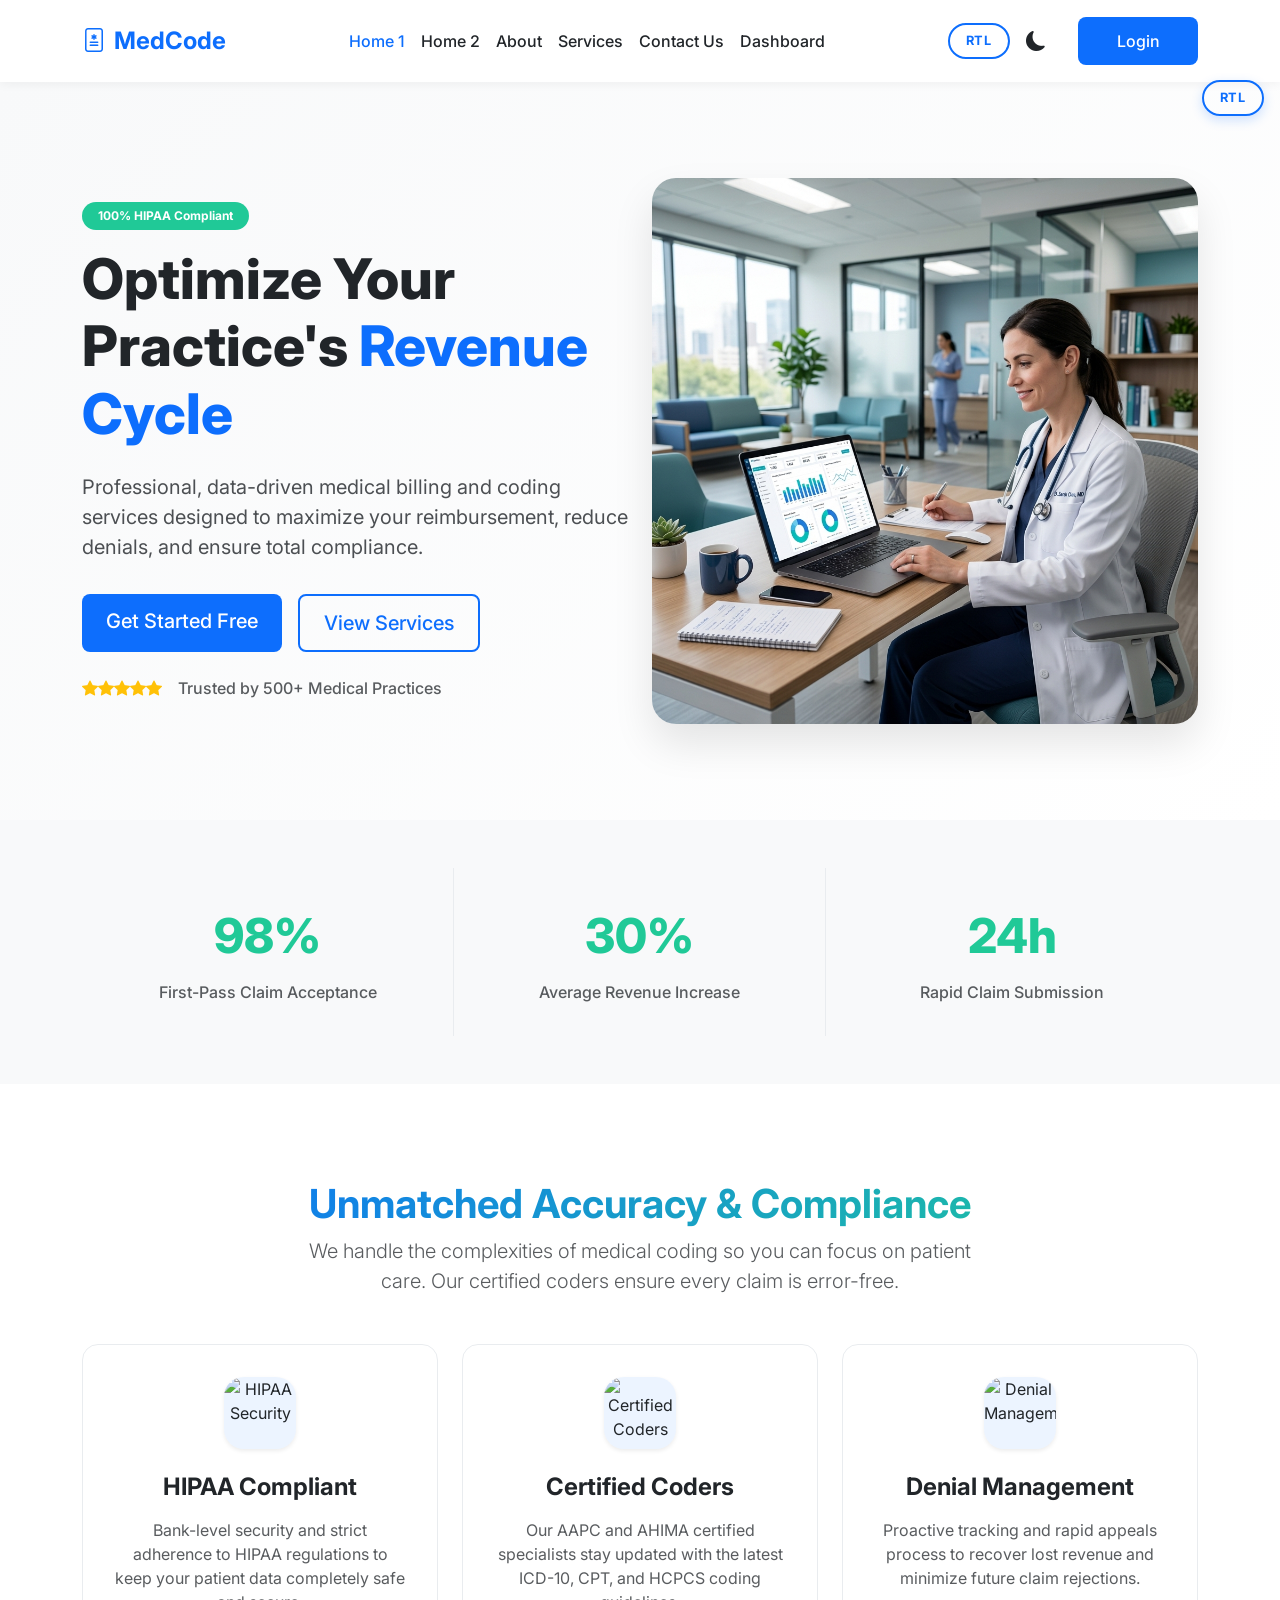
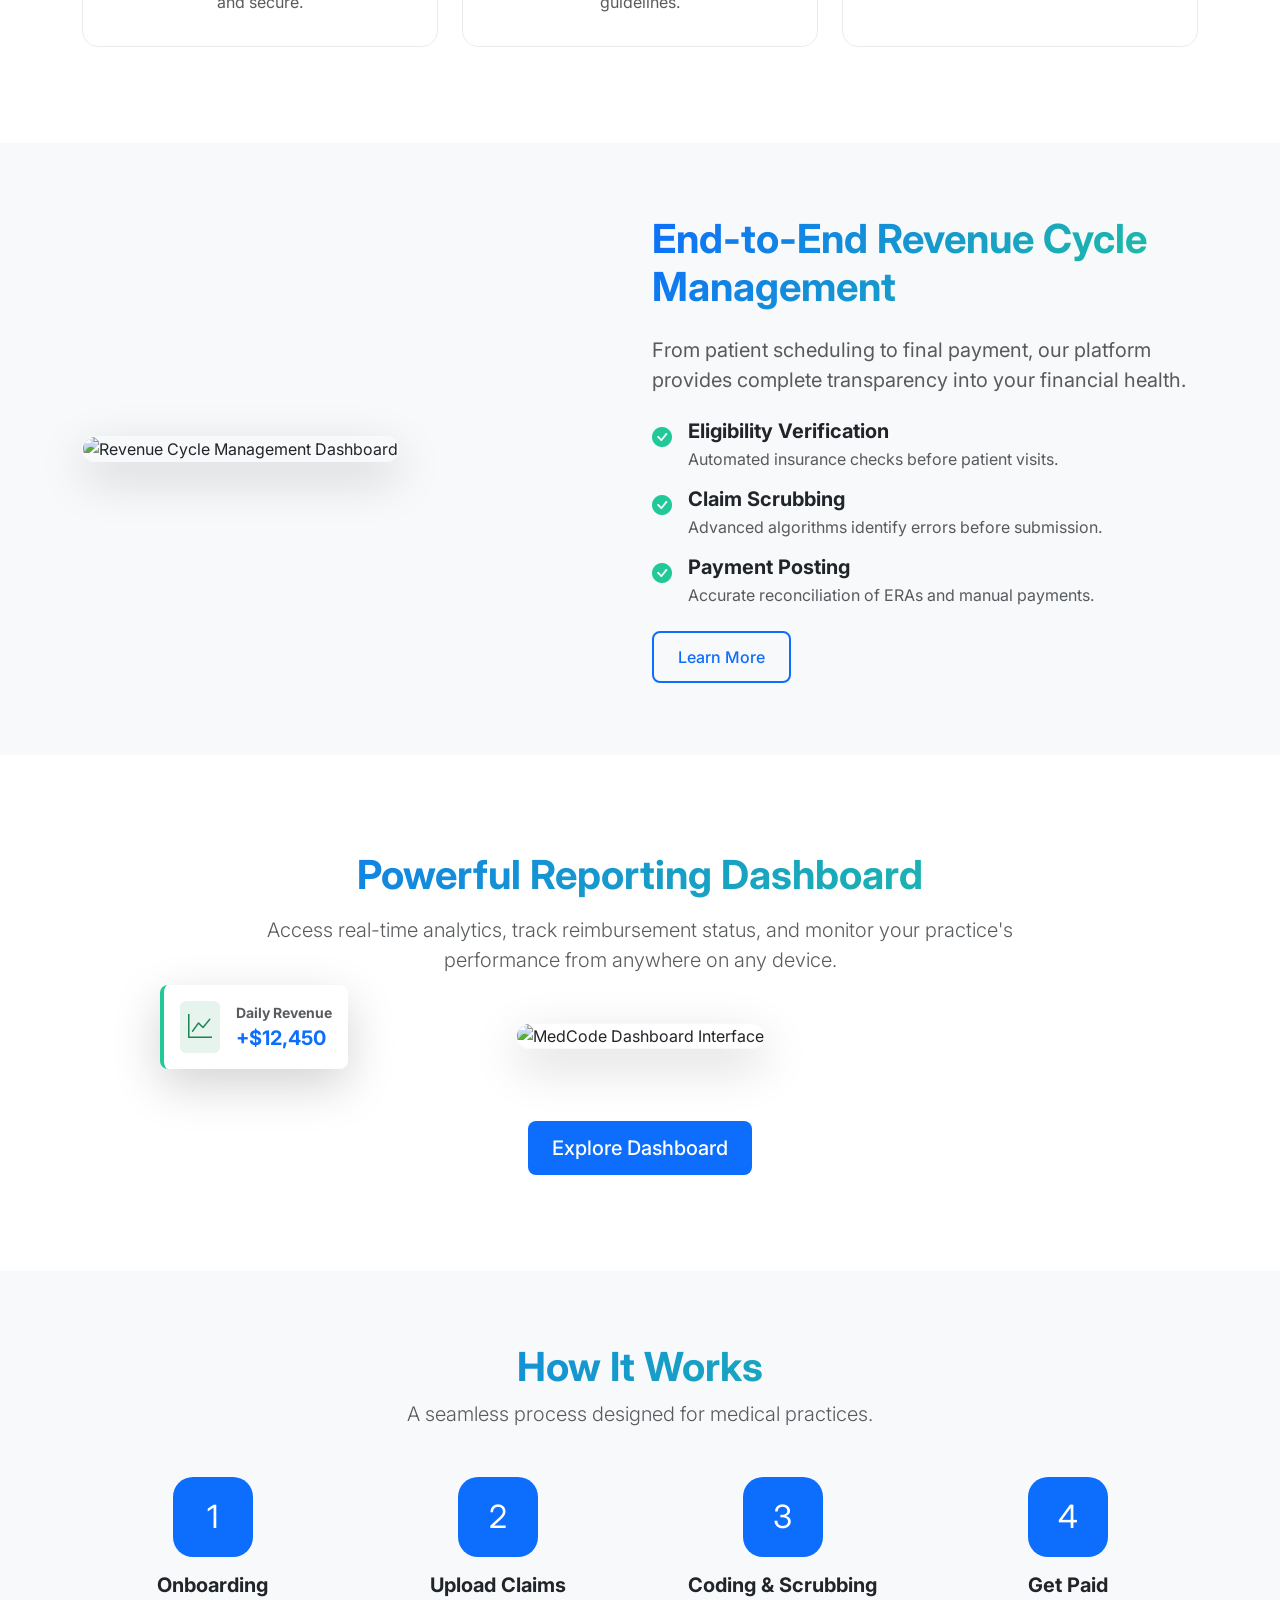
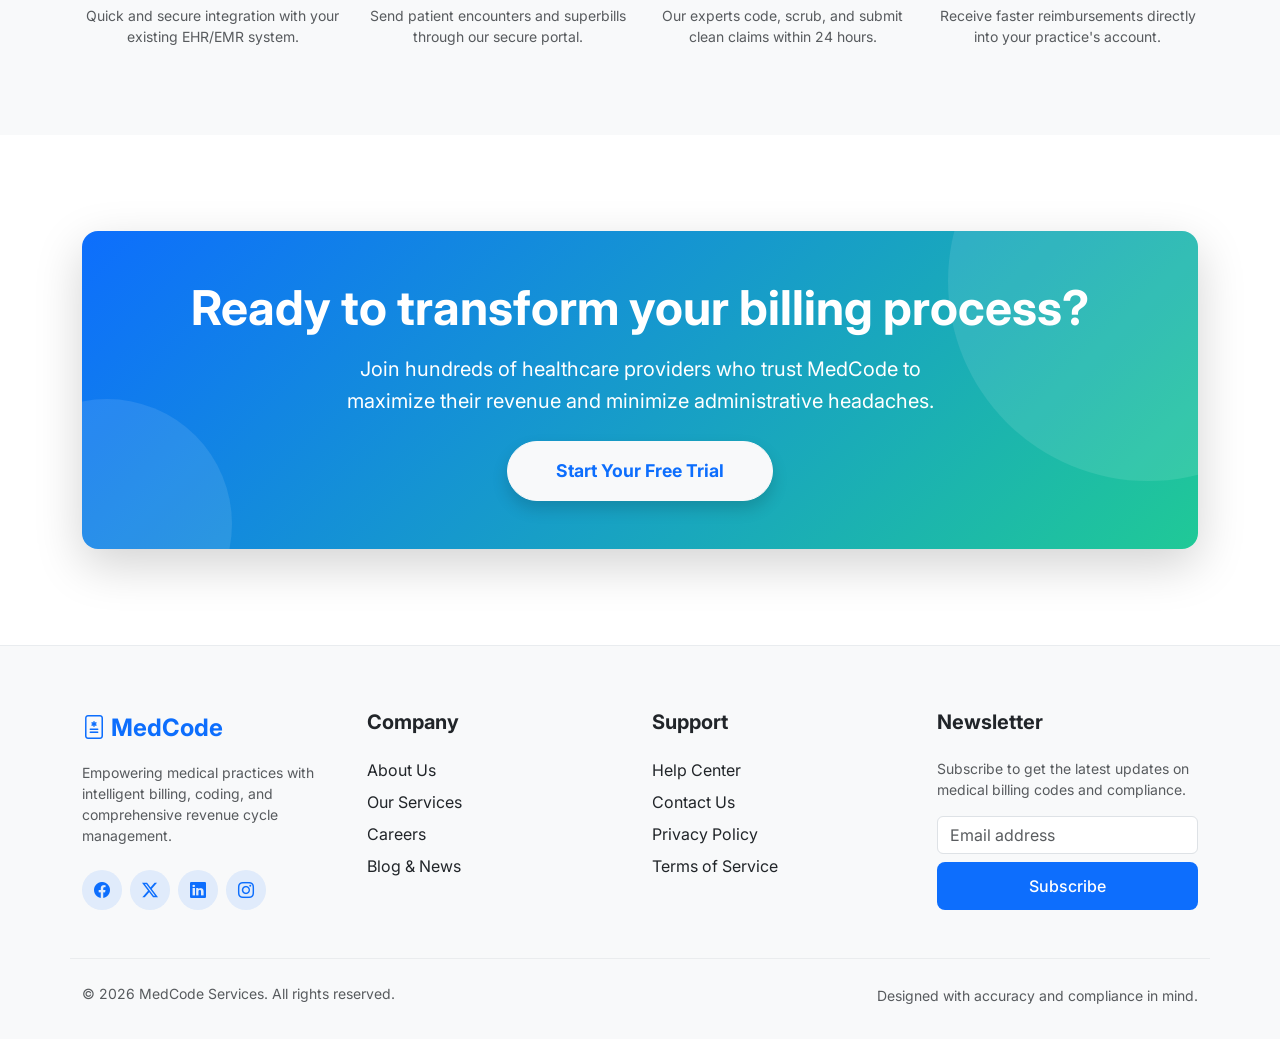
==== commit 378c8394: "style: replace dir-toggle class with rtl-btn pill button + update CSS for shared RTL button style ac" ====
--- a/index.html
+++ b/index.html
@@ -68,7 +68,7 @@
         <div
           class="d-flex flex-column flex-lg-row align-items-stretch align-items-lg-center gap-3 pb-3 pb-lg-0 mt-3 mt-lg-0">
           <!-- LTR Toggle -->
-          <button id="dir-toggle" class="btn btn-link nav-link px-0 me-lg-3 text-start" aria-label="Toggle direction">
+          <button id="dir-toggle" class="rtl-btn" aria-label="Toggle direction">
             RTL
           </button>
           <!-- Theme Toggle -->
--- a/assets/css/index.css
+++ b/assets/css/index.css
@@ -714,43 +714,90 @@
   background-color: var(--card-bg);
 }
 
-/* ── Fixed RTL Toggle Button (Top-Right Corner) ── */
+/* ── Shared RTL button style — proper labeled pill button ── */
+.rtl-btn {
+  display: inline-flex;
+  align-items: center;
+  justify-content: center;
+  padding: 0.4rem 1rem;
+  height: auto;
+  width: auto;
+  border-radius: 50rem;            /* pill shape */
+  background: transparent;
+  border: 2px solid var(--primary-color);
+  color: var(--primary-color);
+  font-size: 0.8rem;
+  font-weight: 700;
+  letter-spacing: 0.8px;
+  text-transform: uppercase;
+  cursor: pointer;
+  transition: all 0.25s ease;
+  text-decoration: none !important;
+  flex-shrink: 0;
+  white-space: nowrap;
+}
+.rtl-btn:hover {
+  background: var(--primary-color);
+  color: #ffffff;
+  transform: translateY(-1px);
+  box-shadow: 0 4px 12px rgba(13, 110, 253, 0.3);
+}
+.rtl-btn.active {
+  background: var(--primary-color);
+  color: #ffffff;
+}
+[data-bs-theme="dark"] .rtl-btn {
+  background: transparent;
+  border-color: var(--secondary-color);
+  color: var(--secondary-color);
+}
+[data-bs-theme="dark"] .rtl-btn:hover,
+[data-bs-theme="dark"] .rtl-btn.active {
+  background: var(--secondary-color);
+  color: #ffffff;
+  border-color: var(--secondary-color);
+}
+
+/* ── Fixed RTL Toggle Button (Top-Right Corner) — proper pill button ── */
 #rtl-toggle-fixed {
   position: fixed;
   top: 80px;
   right: 16px;
   z-index: 2000;
-  width: 44px;
-  height: 44px;
-  border-radius: 50%;
-  background: #ffffff;
+  padding: 0.4rem 1rem;
+  height: auto;
+  width: auto;
+  border-radius: 50rem;            /* pill shape */
+  background: transparent;
   border: 2px solid var(--primary-color);
   color: var(--primary-color);
-  font-size: 0.72rem;
+  font-size: 0.8rem;
   font-weight: 700;
-  display: flex;
+  letter-spacing: 0.8px;
+  text-transform: uppercase;
+  display: inline-flex;
   align-items: center;
   justify-content: center;
   cursor: pointer;
-  box-shadow: 0 4px 16px rgba(13, 110, 253, 0.25);
-  transition: all 0.3s ease;
-  letter-spacing: 0.5px;
+  box-shadow: 0 4px 12px rgba(13, 110, 253, 0.2);
+  transition: all 0.25s ease;
+  white-space: nowrap;
 }
 #rtl-toggle-fixed:hover {
   background: var(--primary-color);
   color: #ffffff;
-  transform: scale(1.1);
-  box-shadow: 0 6px 20px rgba(13, 110, 253, 0.4);
+  transform: translateY(-1px);
+  box-shadow: 0 6px 18px rgba(13, 110, 253, 0.35);
 }
 #rtl-toggle-fixed.active {
   background: var(--primary-color);
   color: #ffffff;
 }
 [data-bs-theme="dark"] #rtl-toggle-fixed {
-  background: var(--card-bg);
+  background: transparent;
   border-color: var(--secondary-color);
   color: var(--secondary-color);
-  box-shadow: 0 4px 16px rgba(0, 0, 0, 0.4);
+  box-shadow: 0 4px 12px rgba(0, 0, 0, 0.3);
 }
 [data-bs-theme="dark"] #rtl-toggle-fixed:hover,
 [data-bs-theme="dark"] #rtl-toggle-fixed.active {
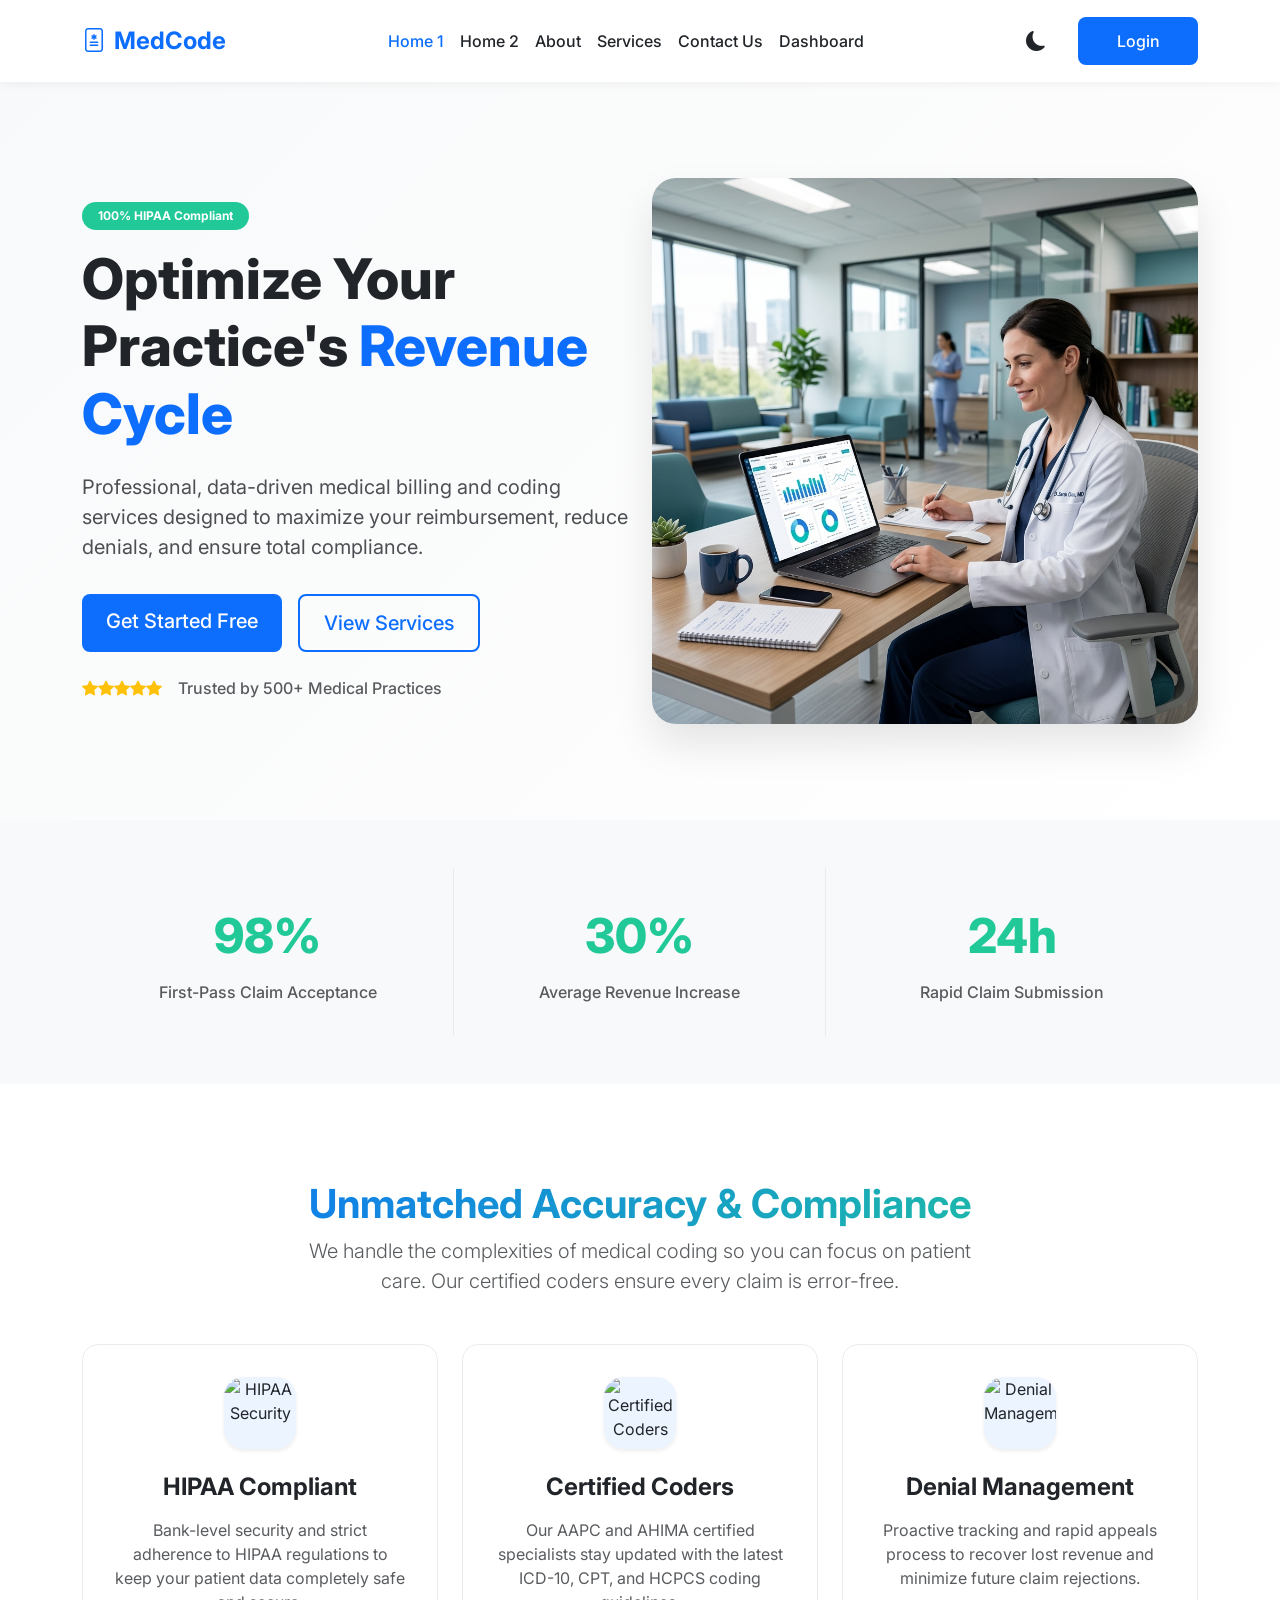
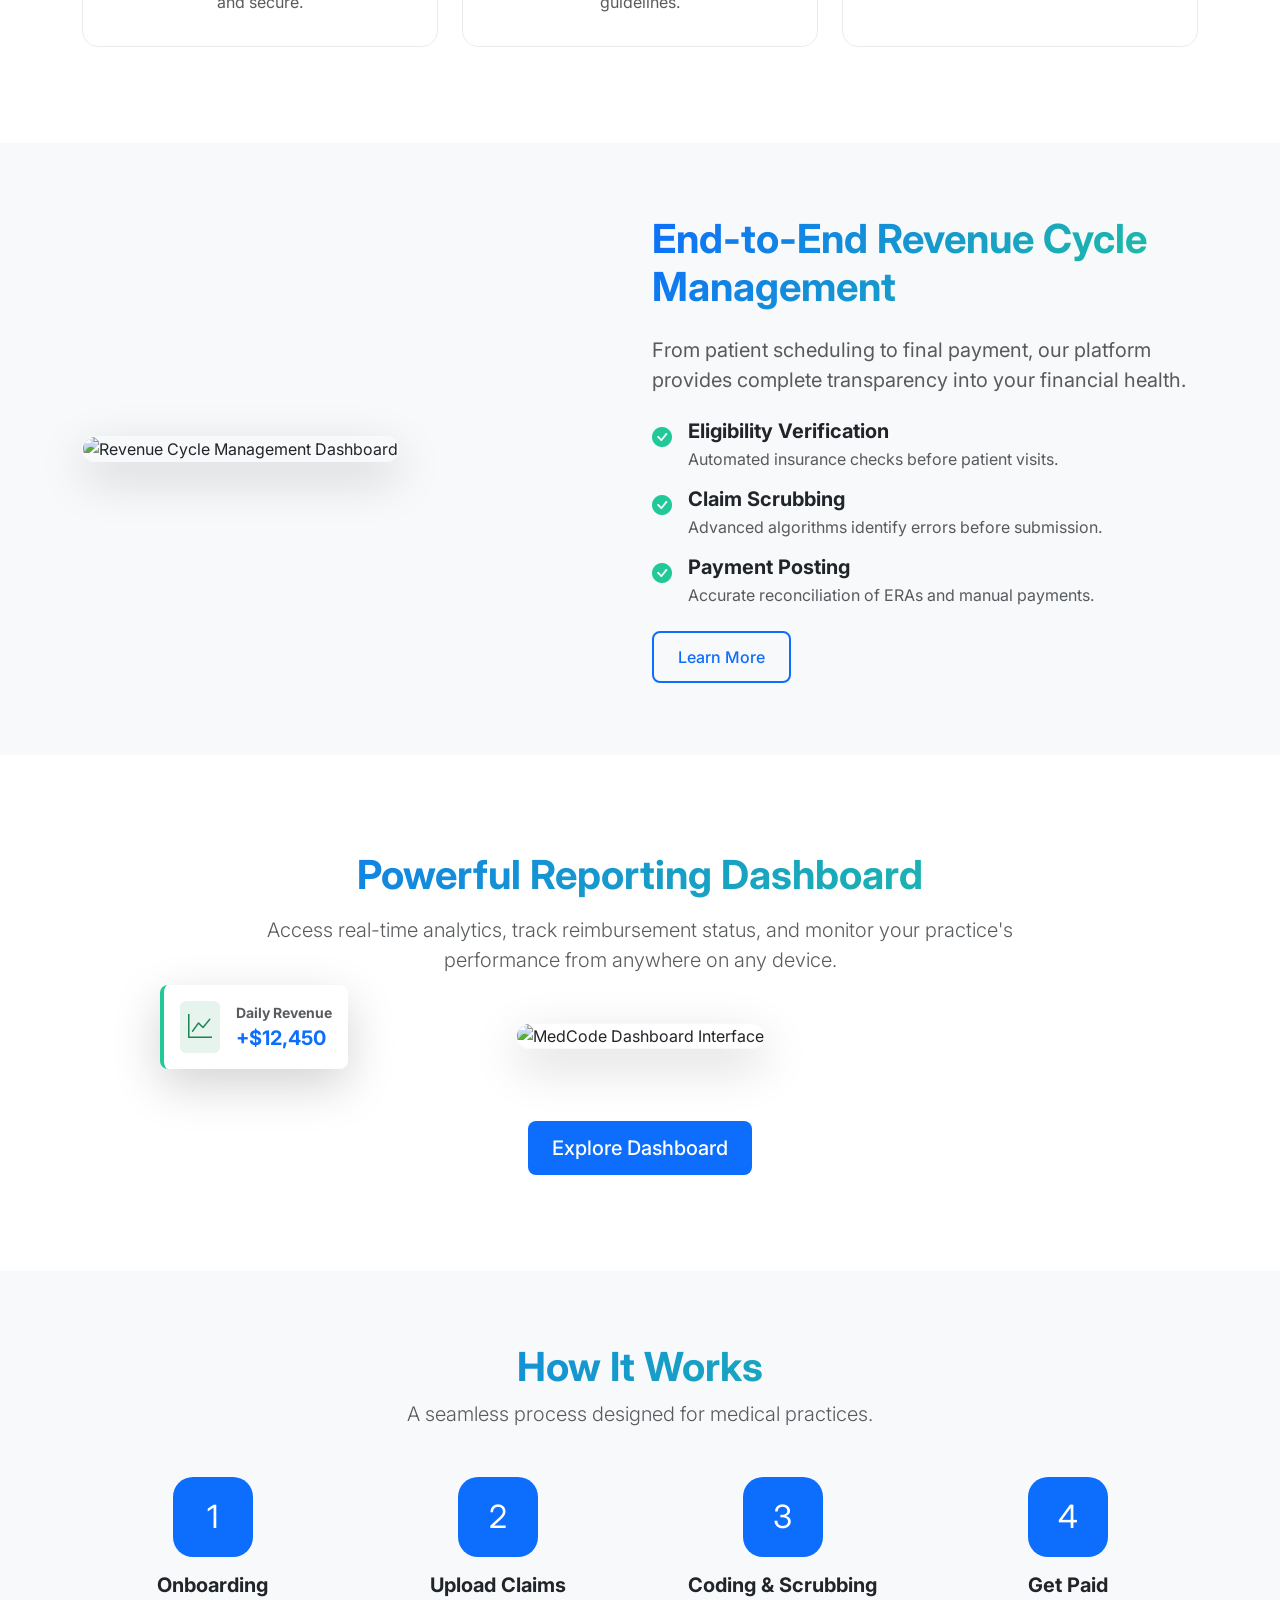
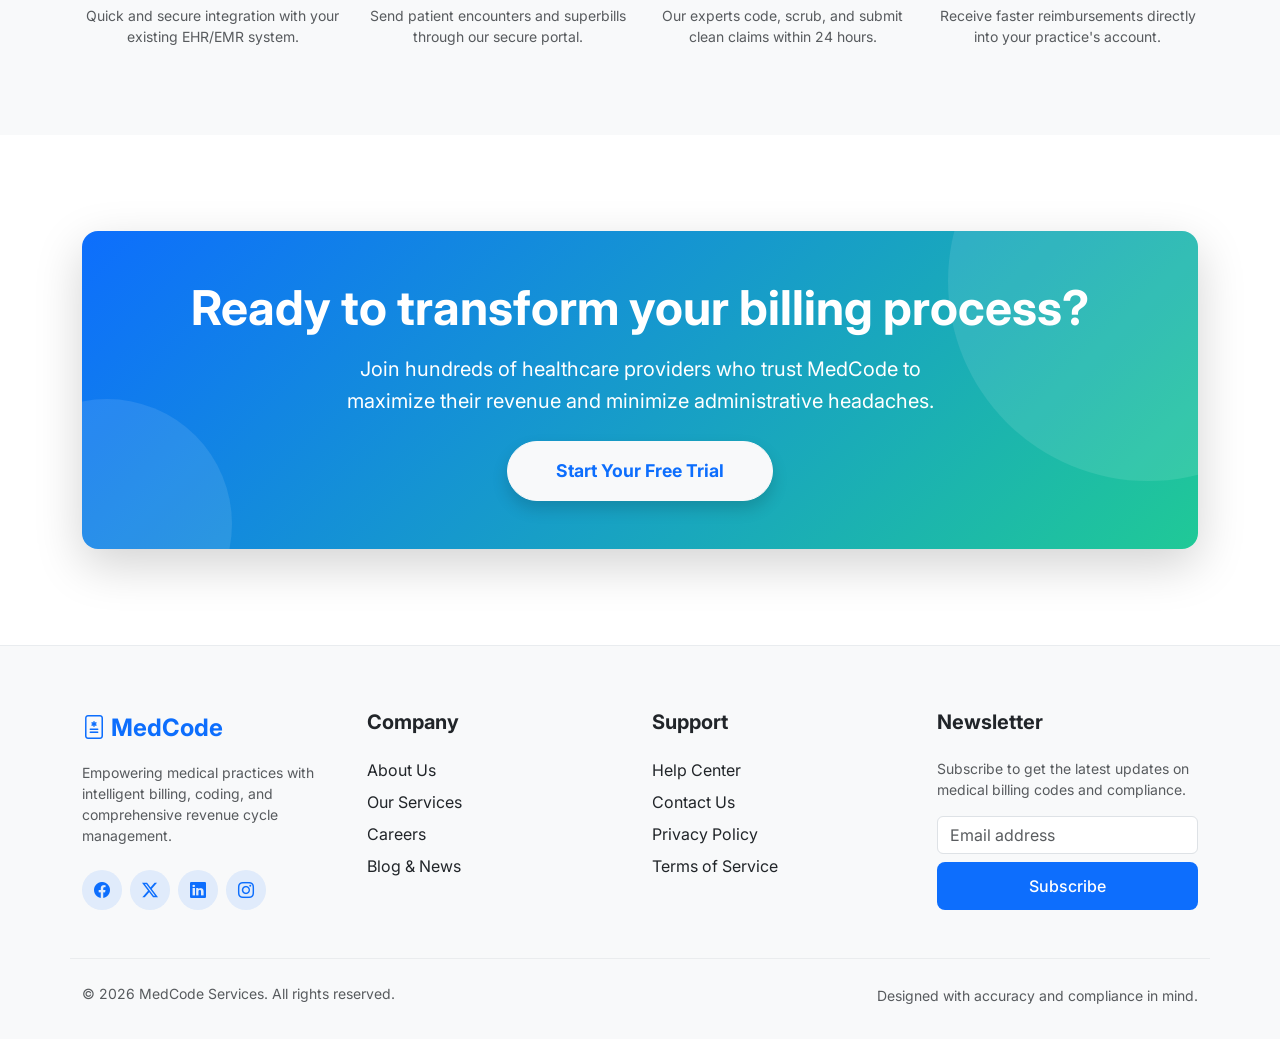
==== commit d5f117b4: "fix: remove all RTL toggle buttons from all pages + fix theme toggle (duplicate variable bug in main" ====
--- a/index.html
+++ b/index.html
@@ -67,10 +67,6 @@
 
         <div
           class="d-flex flex-column flex-lg-row align-items-stretch align-items-lg-center gap-3 pb-3 pb-lg-0 mt-3 mt-lg-0">
-          <!-- LTR Toggle -->
-          <button id="dir-toggle" class="rtl-btn" aria-label="Toggle direction">
-            RTL
-          </button>
           <!-- Theme Toggle -->
           <button id="theme-toggle" class="btn btn-link nav-link px-0 me-lg-3 text-start" aria-label="Toggle theme">
             <i id="theme-icon" class="bi bi-moon-fill fs-5"></i>
@@ -383,8 +379,6 @@
   </footer>
 
   <!-- Back to top button -->
-  <!-- Fixed RTL Toggle Button -->
-  <button id="rtl-toggle-fixed" title="Toggle RTL / LTR">RTL</button>
 
   <button id="back-to-top" aria-label="Back to top">
     <i class="bi bi-arrow-up"></i>
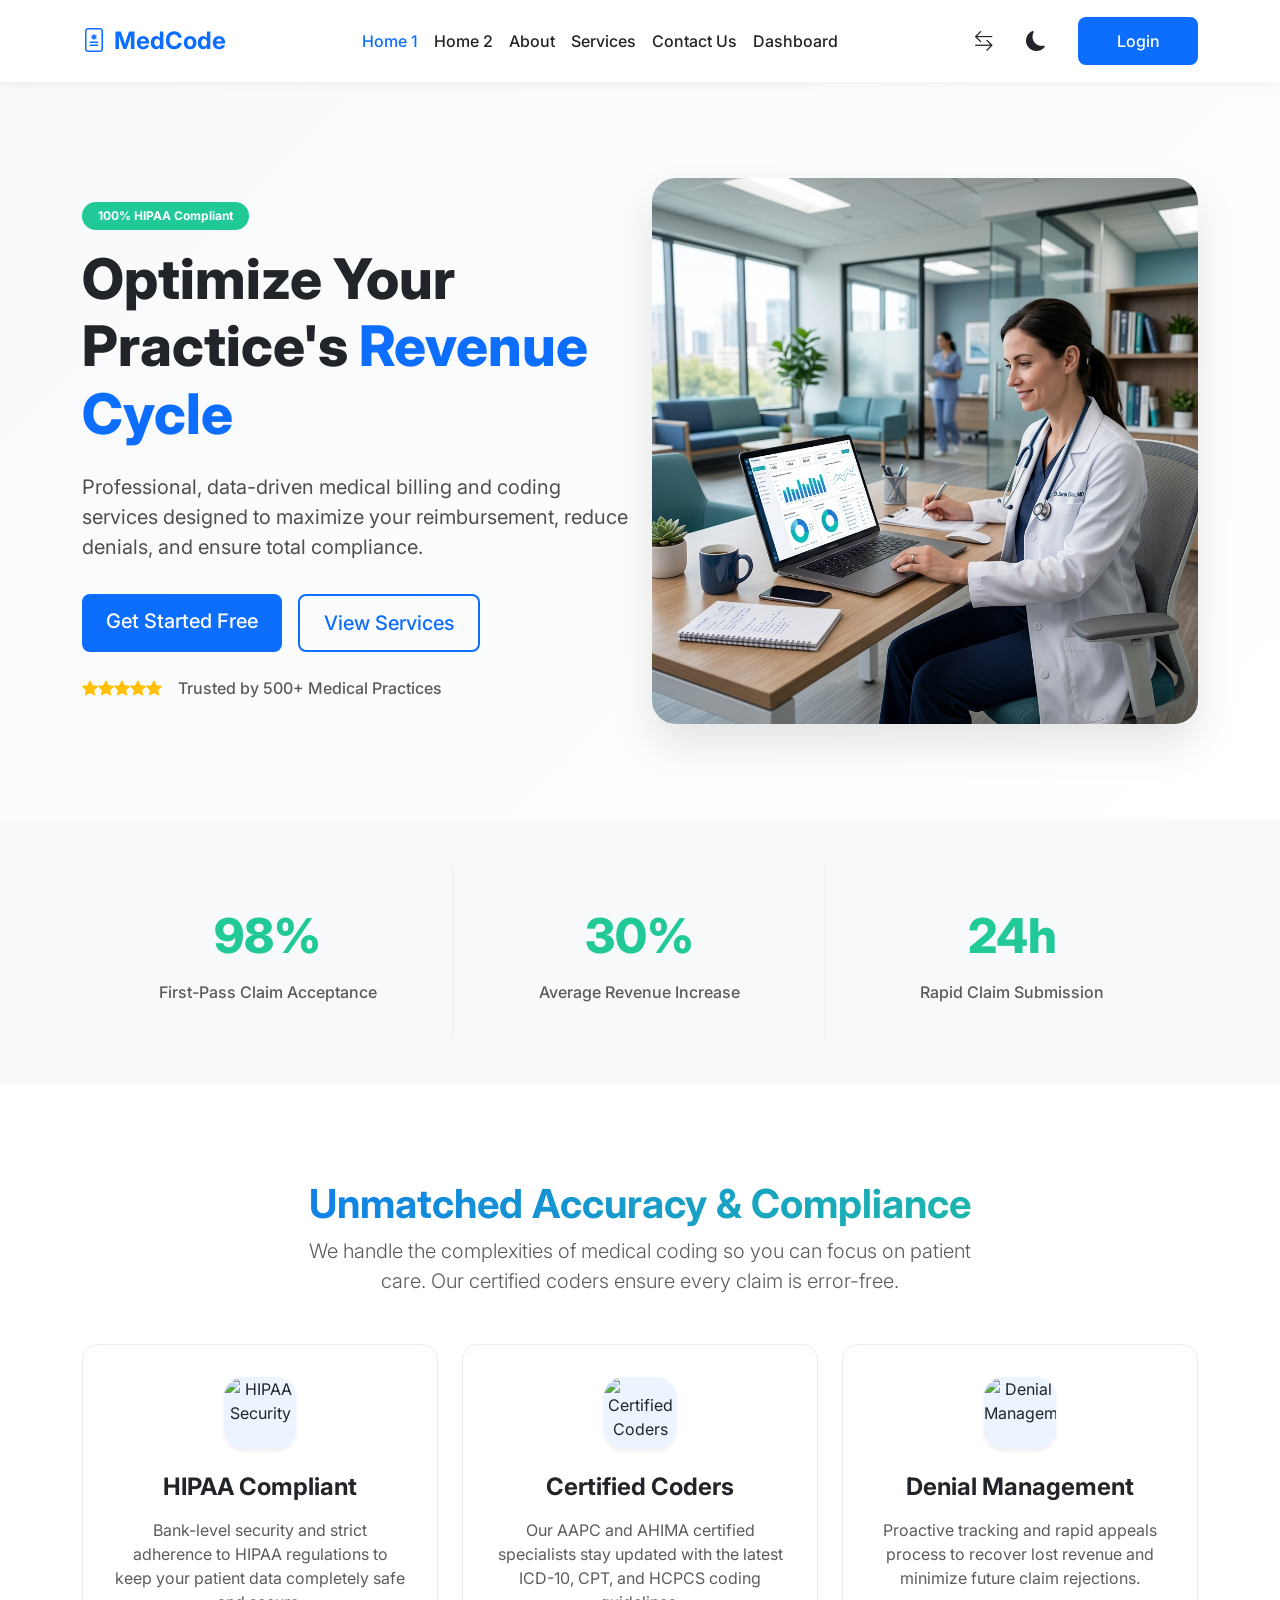
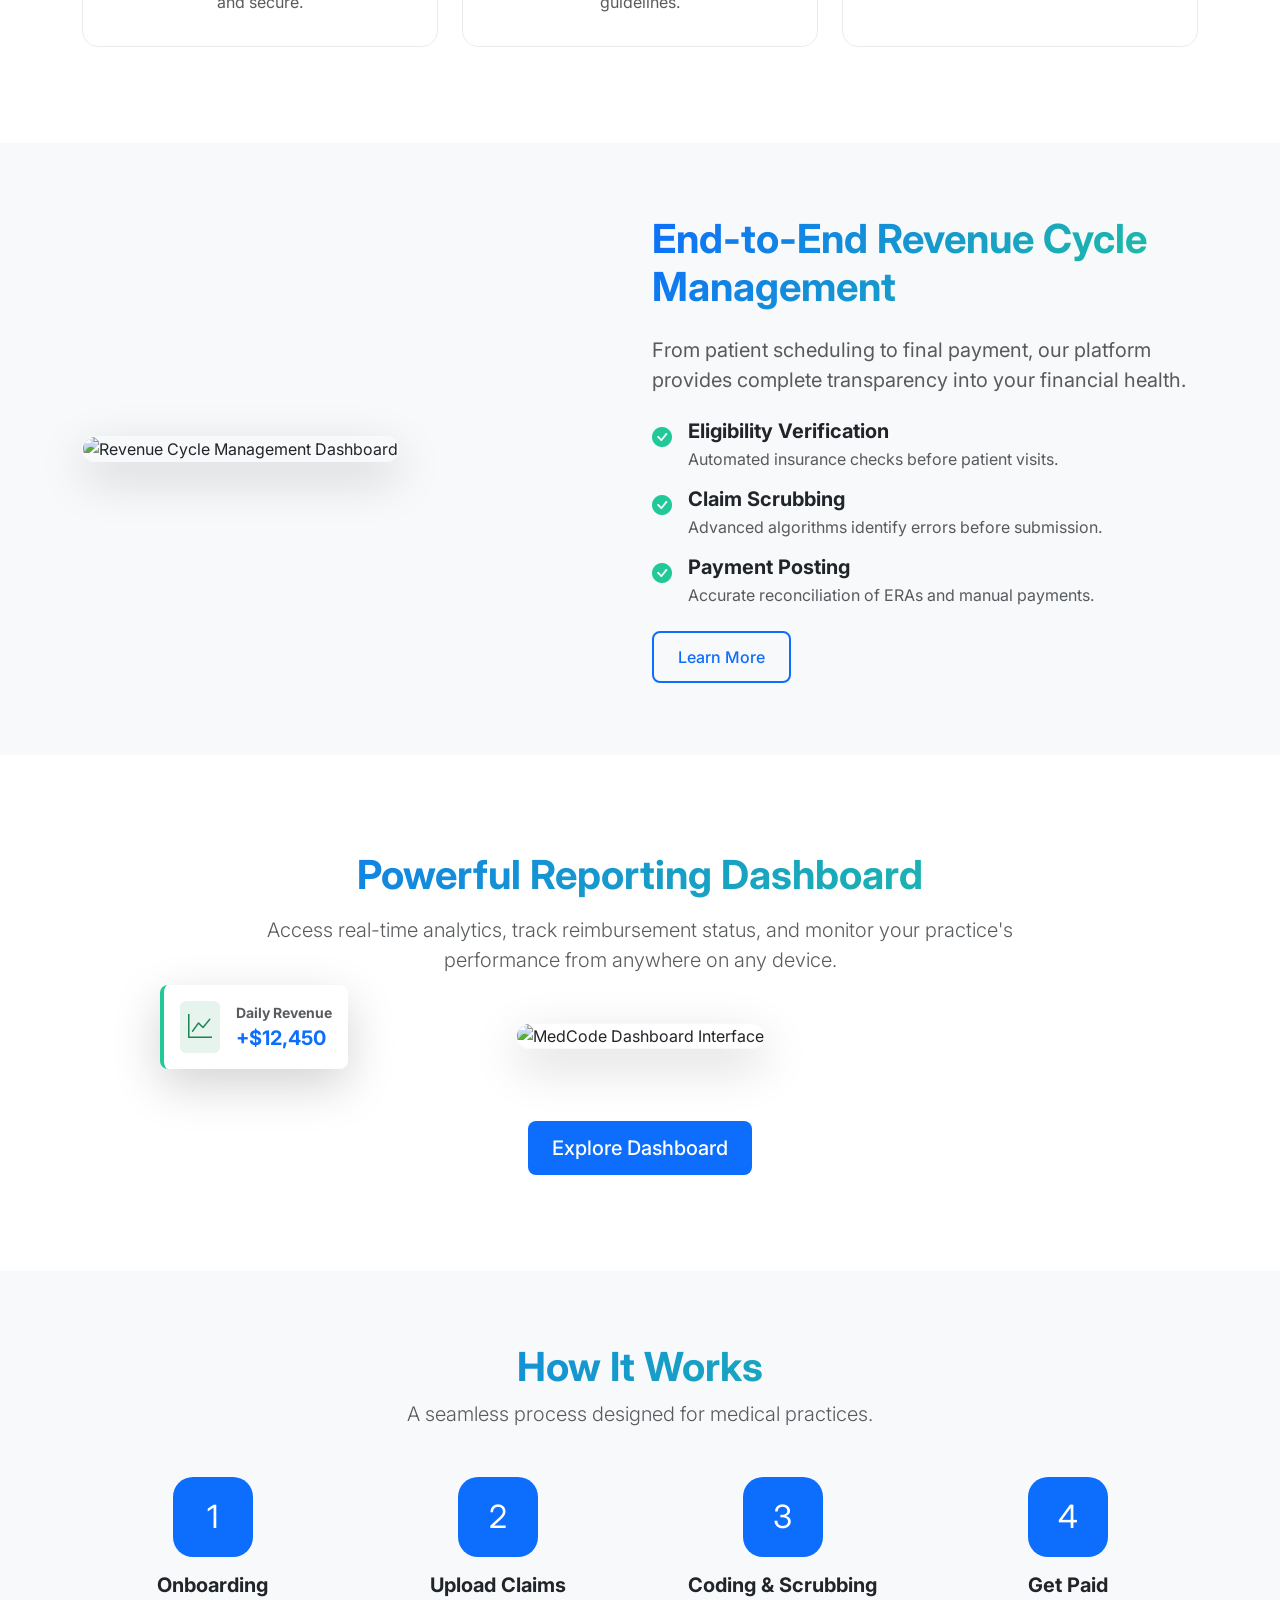
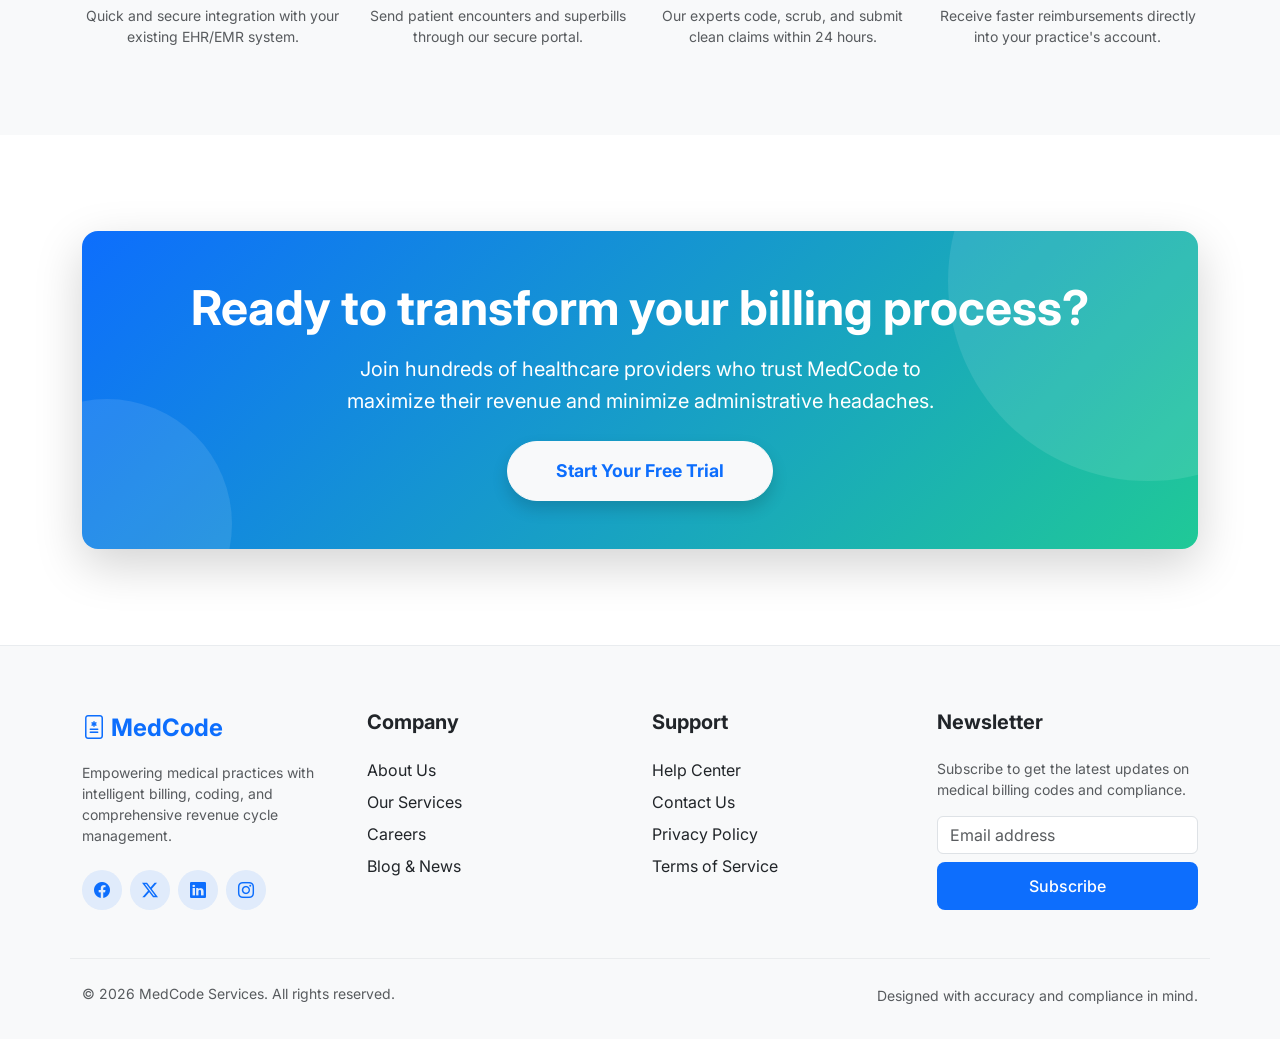
==== commit 21e25b6c: "rtl added" ====
--- a/index.html
+++ b/index.html
@@ -67,6 +67,10 @@
 
         <div
           class="d-flex flex-column flex-lg-row align-items-stretch align-items-lg-center gap-3 pb-3 pb-lg-0 mt-3 mt-lg-0">
+          <!-- RTL Toggle -->
+          <button id="rtl-toggle" class="btn btn-link nav-link px-0 me-lg-3 text-start" aria-label="Toggle RTL">
+            <i class="bi bi-arrow-left-right fs-5"></i>
+          </button>
           <!-- Theme Toggle -->
           <button id="theme-toggle" class="btn btn-link nav-link px-0 me-lg-3 text-start" aria-label="Toggle theme">
             <i id="theme-icon" class="bi bi-moon-fill fs-5"></i>
